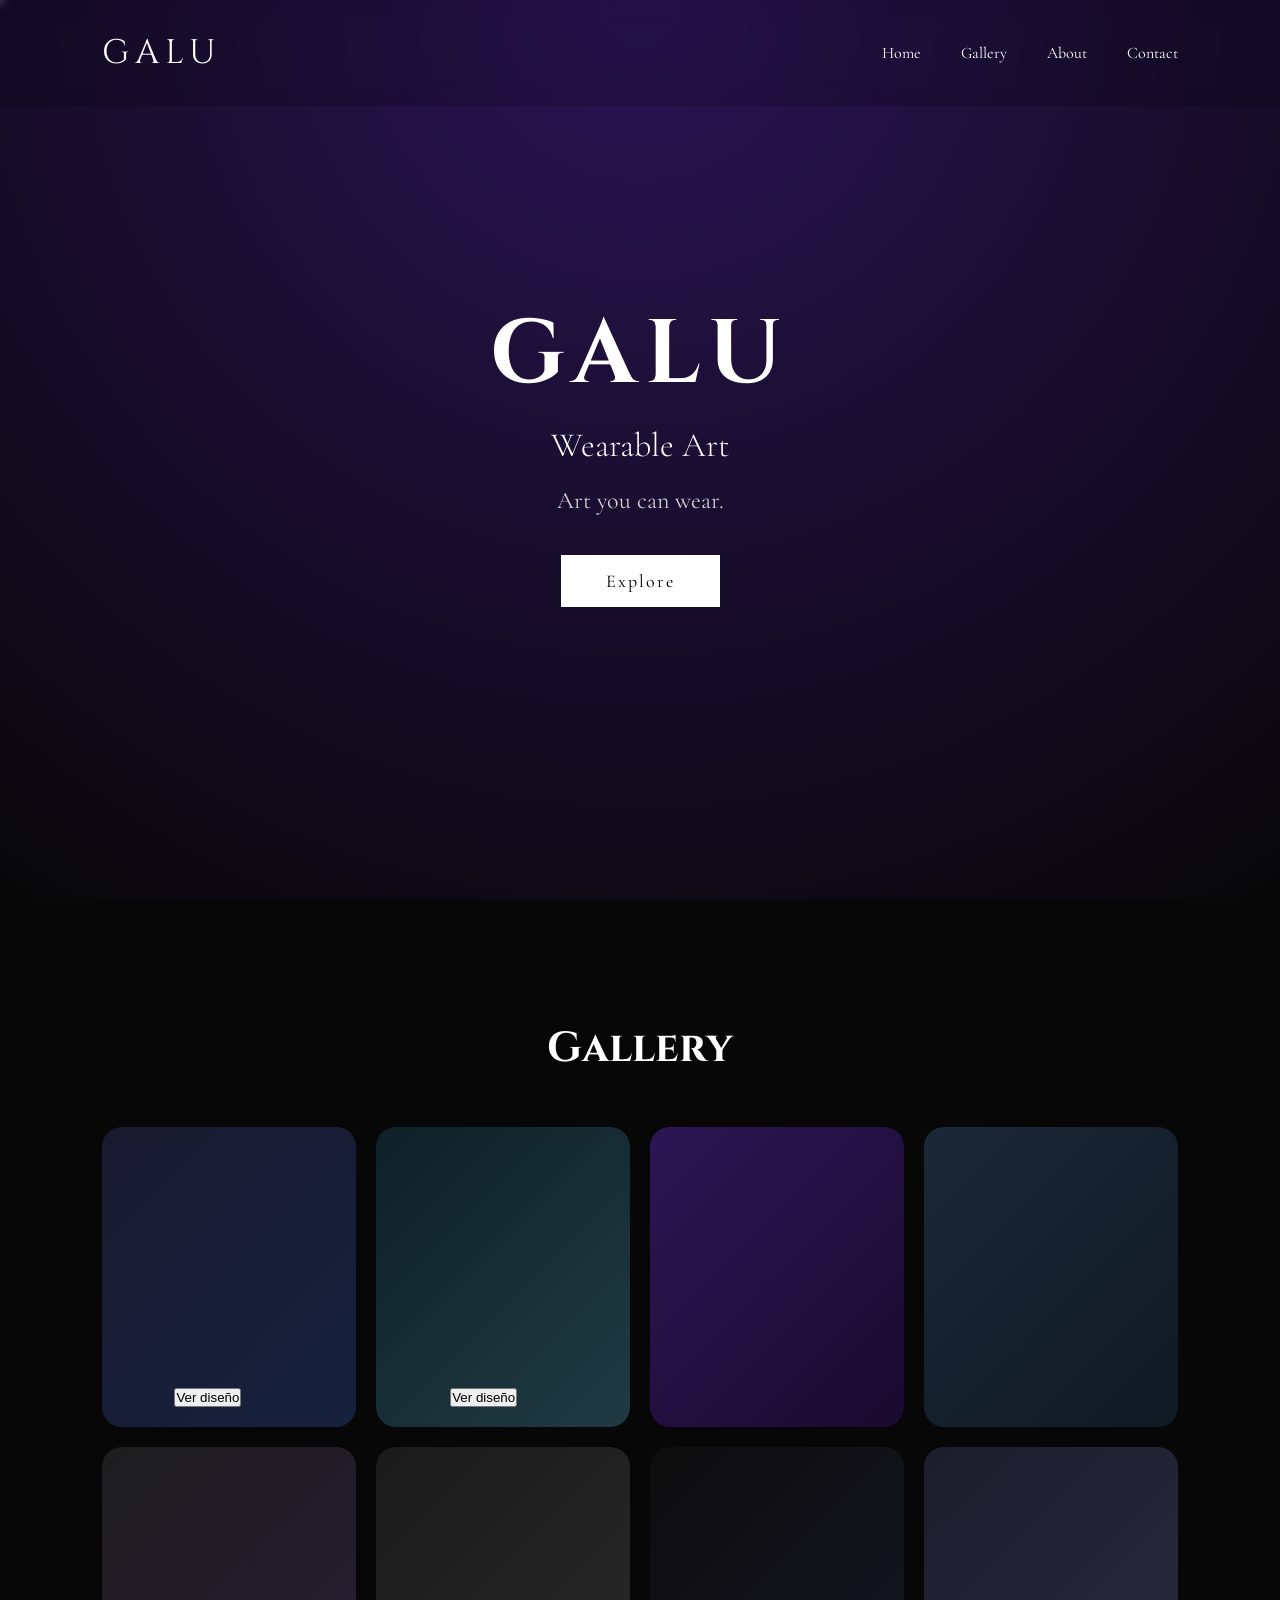
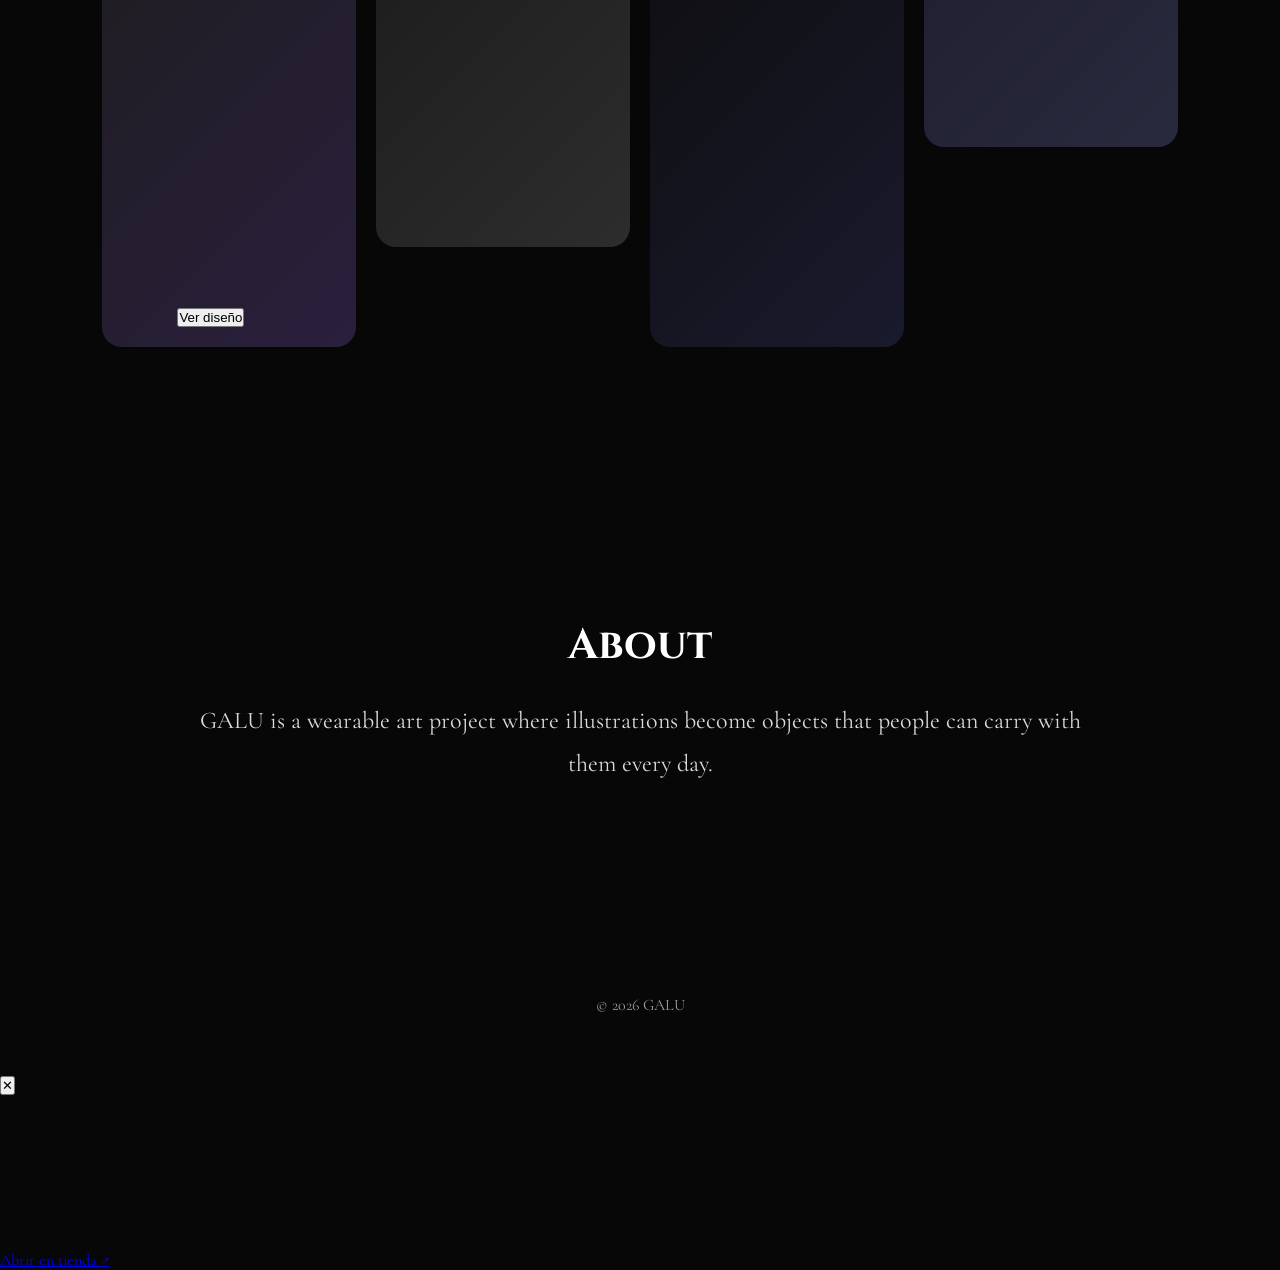
==== index.html @ d0e0dfc4 "GALU v5 Added product cards with links and modal functionality." ====
<!DOCTYPE html>
<html lang="es">
<head>
  <meta charset="UTF-8">
  <meta name="viewport" content="width=device-width, initial-scale=1.0">
  <title>GALU | Wearable Art</title>
  <link rel="preconnect" href="https://fonts.googleapis.com">
  <link rel="preconnect" href="https://fonts.gstatic.com" crossorigin>
  <link href="https://fonts.googleapis.com/css2?family=Cinzel:wght@400;600;700&family=Cormorant+Garamond:wght@300;400;500&display=swap" rel="stylesheet">
  <link rel="stylesheet" href="style.css">
</head>
<body>
  <div class="background"></div>
  <div class="cursor-star" id="cursor"></div>

  <header>
    <div class="logo">GALU</div>
    <nav>
      <a href="#">Home</a>
      <a href="#gallery">Gallery</a>
      <a href="#about">About</a>
      <a href="#">Contact</a>
    </nav>
  </header>

  <section class="hero">
    <div class="hero-content">
      <h1>GALU</h1>
      <h2>Wearable Art</h2>
      <p>Art you can wear.</p>
      <button class="explore-btn">Explore</button>
    </div>
  </section>

  <section class="gallery" id="gallery">
    <h2>Gallery</h2>
    <div class="grid">

      <div class="card" data-product="https://galu-shop.fourthwall.com/products/astronaut-cat-space-hoodie" data-name="Astronaut Cat Space Hoodie">
        <span class="card-label">No. 01</span>
        <button class="card-buy-btn">Ver diseño</button>
      </div>

      <div class="card tall" data-product="https://galu-shop.fourthwall.com/products/mechanical-butterfly-zip-hoodie" data-name="Mechanical Butterfly Zip Hoodie">
        <span class="card-label">No. 02</span>
        <button class="card-buy-btn">Ver diseño</button>
      </div>

      <div class="card" data-product="https://galu-shop.fourthwall.com/products/galu-hoodie" data-name="Galu Hoodie">
        <span class="card-label">No. 03</span>
        <button class="card-buy-btn">Ver diseño</button>
      </div>

      <div class="card wide">
        <span class="card-label">No. 04</span>
      </div>

      <div class="card">
        <span class="card-label">No. 05</span>
      </div>

      <div class="card tall">
        <span class="card-label">No. 06</span>
      </div>

      <div class="card">
        <span class="card-label">No. 07</span>
      </div>

      <div class="card">
        <span class="card-label">No. 08</span>
      </div>

    </div>
  </section>

  <section class="about" id="about">
    <h2>About</h2>
    <p>
      GALU is a wearable art project where illustrations become objects that people can carry with them every day.
    </p>
  </section>

  <footer>
    © 2026 GALU
  </footer>

  <!-- MODAL -->
  <div class="modal-overlay" id="modalOverlay">
    <div class="modal">
      <button class="modal-close" id="modalClose">✕</button>
      <h3 class="modal-title" id="modalTitle"></h3>
      <div class="modal-iframe-wrap">
        <iframe id="modalFrame" src="" frameborder="0" allowtransparency="true"></iframe>
      </div>
      <a class="modal-external-btn" id="modalExternal" href="#" target="_blank">
        Abrir en tienda ↗
      </a>
    </div>
  </div>

  <script src="script.js"></script>
</body>
</html>
---- style.css ----
* {
  margin: 0;
  padding: 0;
  box-sizing: border-box;
}

html {
  scroll-behavior: smooth;
}

body {
  background: #070707;
  color: white;
  font-family: "Cormorant Garamond", serif;
  overflow-x: hidden;
  cursor: none;
}

/* BACKGROUND */
.background {
  position: fixed;
  width: 100%;
  height: 100%;
  top: 0;
  left: 0;
  background: radial-gradient(circle at top, #2a1454, #070707);
  z-index: -2;
}

/* CURSOR STAR */
.cursor-star {
  position: fixed;
  top: 0;
  left: 0;
  width: 20px;
  height: 20px;
  pointer-events: none;
  z-index: 9999;
  transform: translate(-50%, -50%);
  transition: transform 0.15s ease;
}

.cursor-star::before {
  content: "✦";
  font-size: 18px;
  color: #d7c5ff;
  display: block;
  line-height: 1;
  filter: drop-shadow(0 0 6px #d7c5ff);
}

.cursor-star.hover {
  transform: translate(-50%, -50%) scale(1.8);
}

/* MARIPOSAS */
.butterfly {
  position: fixed;
  pointer-events: none;
  z-index: 0;
  opacity: 0;
  animation: flotar linear infinite;
}

.butterfly svg {
  animation: aletear ease-in-out infinite;
  filter: drop-shadow(0 0 4px rgba(215, 197, 255, 0.6));
}

@keyframes flotar {
  0% {
    transform: translateX(-5vw) translateY(0px);
    opacity: 0;
  }
  5% {
    opacity: 1;
  }
  90% {
    opacity: 0.7;
  }
  100% {
    transform: translateX(calc(var(--drift))) translateY(-30vh);
    opacity: 0;
  }
}

@keyframes aletear {
  0%, 100% { transform: scale(1); }
  50%       { transform: scale(0.9); }
}

/* HEADER */
header {
  display: flex;
  justify-content: space-between;
  align-items: center;
  padding: 30px 8%;
  position: fixed;
  width: 100%;
  backdrop-filter: blur(10px);
  background: rgba(0, 0, 0, 0.15);
  z-index: 100;
}

.logo {
  font-family: "Cinzel", serif;
  font-size: 34px;
  letter-spacing: 6px;
}

nav {
  display: flex;
  gap: 40px;
}

nav a {
  color: white;
  text-decoration: none;
  transition: 0.3s;
}

nav a:hover {
  color: #d7c5ff;
}

/* HERO */
.hero {
  height: 100vh;
  display: flex;
  justify-content: center;
  align-items: center;
  text-align: center;
  padding: 20px;
}

.hero-content {
  display: flex;
  flex-direction: column;
  align-items: center;
}

.hero h1 {
  font-family: "Cinzel", serif;
  font-size: 90px;
  letter-spacing: 8px;
}

.hero h2 {
  font-size: 34px;
  font-weight: 300;
  margin-top: 10px;
}

.hero p {
  margin-top: 20px;
  font-size: 24px;
  opacity: 0.8;
}

/* BUTTON */
.explore-btn {
  margin-top: 40px;
  padding: 15px 45px;
  border: none;
  cursor: none;
  background: white;
  transition: 0.3s;
  font-size: 18px;
  font-family: "Cormorant Garamond", serif;
  letter-spacing: 2px;
}

.explore-btn:hover {
  transform: translateY(-5px);
  background: #d7c5ff;
}

/* GALLERY */
.gallery {
  padding: 120px 8%;
}

.gallery h2 {
  font-family: "Cinzel", serif;
  font-size: 42px;
  margin-bottom: 50px;
  text-align: center;
}

.grid {
  columns: 4 250px;
  column-gap: 20px;
}

.card {
  height: 300px;
  margin-bottom: 20px;
  border-radius: 20px;
  transition: 0.4s;
  break-inside: avoid;
  position: relative;
  overflow: hidden;
  display: flex;
  align-items: flex-end;
  padding: 20px;
}

.card:nth-child(1) { background: linear-gradient(135deg, #1a1a2e, #16213e); }
.card:nth-child(2) { background: linear-gradient(135deg, #1d1d1d, #2a1f3d); }
.card:nth-child(3) { background: linear-gradient(135deg, #0f2027, #203a43); }
.card:nth-child(4) { background: linear-gradient(135deg, #1a1a1a, #2d2d2d); }
.card:nth-child(5) { background: linear-gradient(135deg, #2c1654, #1a0a2e); }
.card:nth-child(6) { background: linear-gradient(135deg, #0d0d0d, #1a1a2e); }
.card:nth-child(7) { background: linear-gradient(135deg, #1b2838, #0f1923); }
.card:nth-child(8) { background: linear-gradient(135deg, #1d1d2e, #2a2a3e); }

.card:hover {
  transform: scale(1.03) translateY(-5px);
}

.card::before {
  content: "";
  position: absolute;
  inset: 0;
  background: radial-gradient(circle at center, rgba(215, 197, 255, 0.08), transparent 60%);
  opacity: 0;
  transition: 0.4s;
}

.card:hover::before {
  opacity: 1;
}

.card-label {
  font-family: "Cinzel", serif;
  font-size: 12px;
  letter-spacing: 3px;
  color: #d7c5ff;
  opacity: 0;
  transition: 0.4s;
  position: relative;
  z-index: 1;
}

.card:hover .card-label {
  opacity: 1;
}

.tall { height: 500px; }
.wide { height: 400px; }

/* ABOUT */
.about {
  padding: 150px 15%;
  text-align: center;
}

.about h2 {
  font-family: "Cinzel", serif;
  font-size: 42px;
  margin-bottom: 25px;
}

.about p {
  font-size: 24px;
  line-height: 1.8;
  opacity: 0.85;
}

/* FOOTER */
footer {
  padding: 60px;
  text-align: center;
  opacity: 0.6;
}

/* RESPONSIVE */
@media (max-width: 900px) {
  .hero h1 { font-size: 55px; }
  .hero h2 { font-size: 25px; }
  .hero p  { font-size: 18px; }
  nav      { display: none; }
}
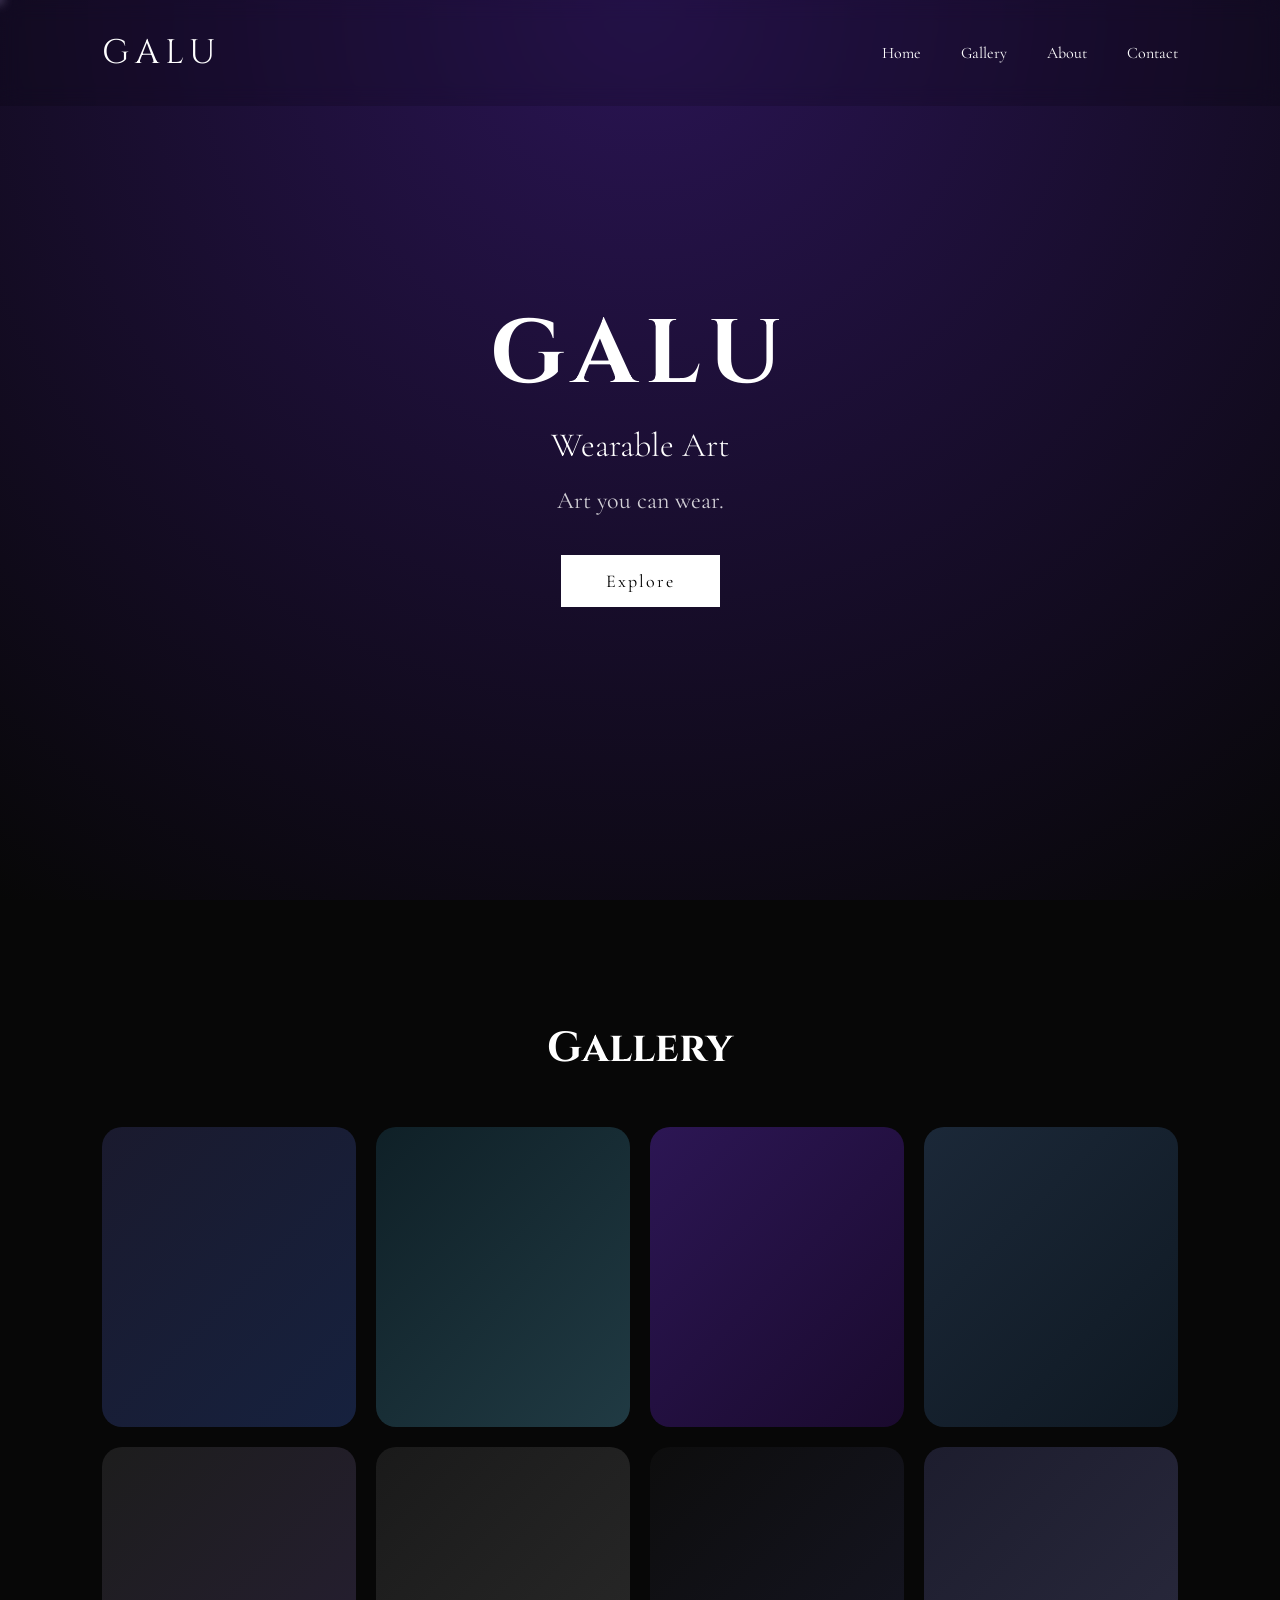
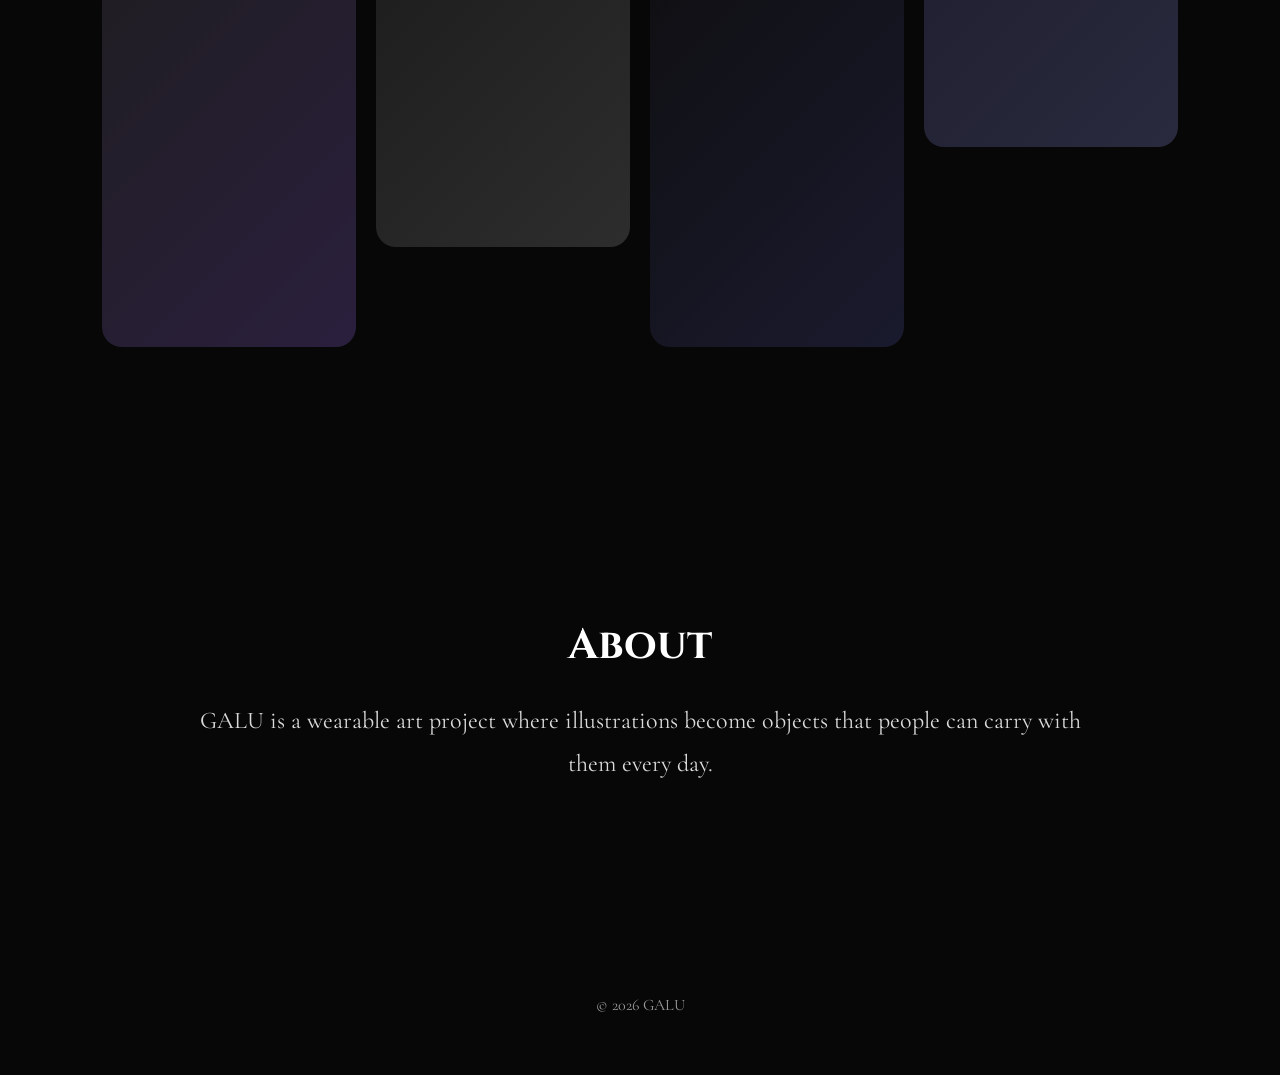
==== commit fee6520e: "Reorganiza estructura del proyecto" ====
--- a/index.html
+++ b/index.html
@@ -7,7 +7,7 @@
   <link rel="preconnect" href="https://fonts.googleapis.com">
   <link rel="preconnect" href="https://fonts.gstatic.com" crossorigin>
   <link href="https://fonts.googleapis.com/css2?family=Cinzel:wght@400;600;700&family=Cormorant+Garamond:wght@300;400;500&display=swap" rel="stylesheet">
-  <link rel="stylesheet" href="style.css">
+  <link rel="stylesheet" href="css/style.css">
 </head>
 <body>
   <div class="background"></div>
@@ -99,6 +99,6 @@
     </div>
   </div>
 
-  <script src="script.js"></script>
+  <script src="js/script.js"></script>
 </body>
 </html>
--- a/css/style.css
+++ b/css/style.css
@@ -0,0 +1,402 @@
+* {
+  margin: 0;
+  padding: 0;
+  box-sizing: border-box;
+}
+
+html {
+  scroll-behavior: smooth;
+}
+
+body {
+  background: #070707;
+  color: white;
+  font-family: "Cormorant Garamond", serif;
+  overflow-x: hidden;
+  cursor: none;
+}
+
+/* BACKGROUND */
+.background {
+  position: fixed;
+  width: 100%;
+  height: 100%;
+  top: 0;
+  left: 0;
+  background: radial-gradient(circle at top, #2a1454, #070707);
+  z-index: -2;
+}
+
+/* CURSOR STAR */
+.cursor-star {
+  position: fixed;
+  top: 0;
+  left: 0;
+  width: 20px;
+  height: 20px;
+  pointer-events: none;
+  z-index: 9999;
+  transform: translate(-50%, -50%);
+  transition: transform 0.15s ease;
+}
+
+.cursor-star::before {
+  content: "✦";
+  font-size: 18px;
+  color: #d7c5ff;
+  display: block;
+  line-height: 1;
+  filter: drop-shadow(0 0 6px #d7c5ff);
+}
+
+.cursor-star.hover {
+  transform: translate(-50%, -50%) scale(1.8);
+}
+
+/* MARIPOSAS */
+.butterfly {
+  position: fixed;
+  pointer-events: none;
+  z-index: 0;
+  opacity: 0;
+  animation: flotar linear infinite;
+}
+
+.butterfly svg {
+  animation: aletear ease-in-out infinite;
+  filter: drop-shadow(0 0 4px rgba(215, 197, 255, 0.6));
+}
+
+@keyframes flotar {
+  0%   { transform: translateX(-5vw) translateY(0px); opacity: 0; }
+  5%   { opacity: 1; }
+  90%  { opacity: 0.7; }
+  100% { transform: translateX(calc(var(--drift))) translateY(-30vh); opacity: 0; }
+}
+
+@keyframes aletear {
+  0%, 100% { transform: scale(1); }
+  50%       { transform: scale(0.9); }
+}
+
+/* HEADER */
+header {
+  display: flex;
+  justify-content: space-between;
+  align-items: center;
+  padding: 30px 8%;
+  position: fixed;
+  width: 100%;
+  backdrop-filter: blur(10px);
+  background: rgba(0, 0, 0, 0.15);
+  z-index: 100;
+}
+
+.logo {
+  font-family: "Cinzel", serif;
+  font-size: 34px;
+  letter-spacing: 6px;
+}
+
+nav {
+  display: flex;
+  gap: 40px;
+}
+
+nav a {
+  color: white;
+  text-decoration: none;
+  transition: 0.3s;
+}
+
+nav a:hover {
+  color: #d7c5ff;
+}
+
+/* HERO */
+.hero {
+  height: 100vh;
+  display: flex;
+  justify-content: center;
+  align-items: center;
+  text-align: center;
+  padding: 20px;
+}
+
+.hero-content {
+  display: flex;
+  flex-direction: column;
+  align-items: center;
+}
+
+.hero h1 {
+  font-family: "Cinzel", serif;
+  font-size: 90px;
+  letter-spacing: 8px;
+}
+
+.hero h2 {
+  font-size: 34px;
+  font-weight: 300;
+  margin-top: 10px;
+}
+
+.hero p {
+  margin-top: 20px;
+  font-size: 24px;
+  opacity: 0.8;
+}
+
+/* BUTTON */
+.explore-btn {
+  margin-top: 40px;
+  padding: 15px 45px;
+  border: none;
+  cursor: none;
+  background: white;
+  transition: 0.3s;
+  font-size: 18px;
+  font-family: "Cormorant Garamond", serif;
+  letter-spacing: 2px;
+}
+
+.explore-btn:hover {
+  transform: translateY(-5px);
+  background: #d7c5ff;
+}
+
+/* GALLERY */
+.gallery {
+  padding: 120px 8%;
+}
+
+.gallery h2 {
+  font-family: "Cinzel", serif;
+  font-size: 42px;
+  margin-bottom: 50px;
+  text-align: center;
+}
+
+.grid {
+  columns: 4 250px;
+  column-gap: 20px;
+}
+
+.card {
+  height: 300px;
+  margin-bottom: 20px;
+  border-radius: 20px;
+  transition: 0.4s;
+  break-inside: avoid;
+  position: relative;
+  overflow: hidden;
+  display: flex;
+  flex-direction: column;
+  align-items: flex-start;
+  justify-content: flex-end;
+  padding: 20px;
+  cursor: none;
+}
+
+.card:nth-child(1) { background: linear-gradient(135deg, #1a1a2e, #16213e); }
+.card:nth-child(2) { background: linear-gradient(135deg, #1d1d1d, #2a1f3d); }
+.card:nth-child(3) { background: linear-gradient(135deg, #0f2027, #203a43); }
+.card:nth-child(4) { background: linear-gradient(135deg, #1a1a1a, #2d2d2d); }
+.card:nth-child(5) { background: linear-gradient(135deg, #2c1654, #1a0a2e); }
+.card:nth-child(6) { background: linear-gradient(135deg, #0d0d0d, #1a1a2e); }
+.card:nth-child(7) { background: linear-gradient(135deg, #1b2838, #0f1923); }
+.card:nth-child(8) { background: linear-gradient(135deg, #1d1d2e, #2a2a3e); }
+
+.card:hover {
+  transform: scale(1.03) translateY(-5px);
+}
+
+.card::before {
+  content: "";
+  position: absolute;
+  inset: 0;
+  background: radial-gradient(circle at center, rgba(215, 197, 255, 0.08), transparent 60%);
+  opacity: 0;
+  transition: 0.4s;
+}
+
+.card:hover::before {
+  opacity: 1;
+}
+
+.card-label {
+  font-family: "Cinzel", serif;
+  font-size: 12px;
+  letter-spacing: 3px;
+  color: #d7c5ff;
+  opacity: 0;
+  transition: 0.4s;
+  position: relative;
+  z-index: 1;
+  margin-bottom: 8px;
+}
+
+.card:hover .card-label {
+  opacity: 1;
+}
+
+/* BOTÓN VER DISEÑO en card */
+.card-buy-btn {
+  position: relative;
+  z-index: 1;
+  background: rgba(215, 197, 255, 0.15);
+  border: 1px solid rgba(215, 197, 255, 0.4);
+  color: #d7c5ff;
+  font-family: "Cinzel", serif;
+  font-size: 11px;
+  letter-spacing: 2px;
+  padding: 8px 16px;
+  cursor: none;
+  transition: 0.3s;
+  opacity: 0;
+  transform: translateY(6px);
+  border-radius: 4px;
+}
+
+.card:hover .card-buy-btn {
+  opacity: 1;
+  transform: translateY(0);
+}
+
+.card-buy-btn:hover {
+  background: rgba(215, 197, 255, 0.3);
+  border-color: #d7c5ff;
+}
+
+.tall { height: 500px; }
+.wide { height: 400px; }
+
+/* ABOUT */
+.about {
+  padding: 150px 15%;
+  text-align: center;
+}
+
+.about h2 {
+  font-family: "Cinzel", serif;
+  font-size: 42px;
+  margin-bottom: 25px;
+}
+
+.about p {
+  font-size: 24px;
+  line-height: 1.8;
+  opacity: 0.85;
+}
+
+/* FOOTER */
+footer {
+  padding: 60px;
+  text-align: center;
+  opacity: 0.6;
+}
+
+/* ── MODAL ─────────────────────────────────────── */
+.modal-overlay {
+  position: fixed;
+  inset: 0;
+  background: rgba(0, 0, 0, 0.75);
+  backdrop-filter: blur(8px);
+  z-index: 1000;
+  display: flex;
+  align-items: center;
+  justify-content: center;
+  opacity: 0;
+  pointer-events: none;
+  transition: opacity 0.3s ease;
+}
+
+.modal-overlay.active {
+  opacity: 1;
+  pointer-events: all;
+}
+
+.modal {
+  background: #0f0f0f;
+  border: 1px solid rgba(215, 197, 255, 0.2);
+  border-radius: 16px;
+  width: 90%;
+  max-width: 780px;
+  max-height: 90vh;
+  overflow: hidden;
+  display: flex;
+  flex-direction: column;
+  transform: translateY(20px);
+  transition: transform 0.3s ease;
+}
+
+.modal-overlay.active .modal {
+  transform: translateY(0);
+}
+
+.modal-close {
+  position: absolute;
+  top: 20px;
+  right: 24px;
+  background: none;
+  border: none;
+  color: rgba(255,255,255,0.5);
+  font-size: 20px;
+  cursor: none;
+  transition: color 0.2s;
+  z-index: 10;
+}
+
+.modal-close:hover {
+  color: #d7c5ff;
+}
+
+.modal-title {
+  font-family: "Cinzel", serif;
+  font-size: 16px;
+  letter-spacing: 3px;
+  color: #d7c5ff;
+  padding: 24px 24px 16px;
+  border-bottom: 1px solid rgba(215, 197, 255, 0.1);
+}
+
+.modal-iframe-wrap {
+  flex: 1;
+  overflow: hidden;
+}
+
+.modal-iframe-wrap iframe {
+  width: 100%;
+  height: 600px;
+  border: none;
+  display: block;
+}
+
+.modal-external-btn {
+  display: block;
+  text-align: center;
+  padding: 16px;
+  font-family: "Cinzel", serif;
+  font-size: 11px;
+  letter-spacing: 2px;
+  color: rgba(215, 197, 255, 0.6);
+  text-decoration: none;
+  border-top: 1px solid rgba(215, 197, 255, 0.1);
+  transition: color 0.2s;
+}
+
+.modal-external-btn:hover {
+  color: #d7c5ff;
+}
+
+/* RESPONSIVE */
+@media (max-width: 900px) {
+  .hero h1 { font-size: 55px; }
+  .hero h2 { font-size: 25px; }
+  .hero p  { font-size: 18px; }
+  nav      { display: none; }
+
+  .modal-iframe-wrap iframe {
+    height: 500px;
+  }
+  }
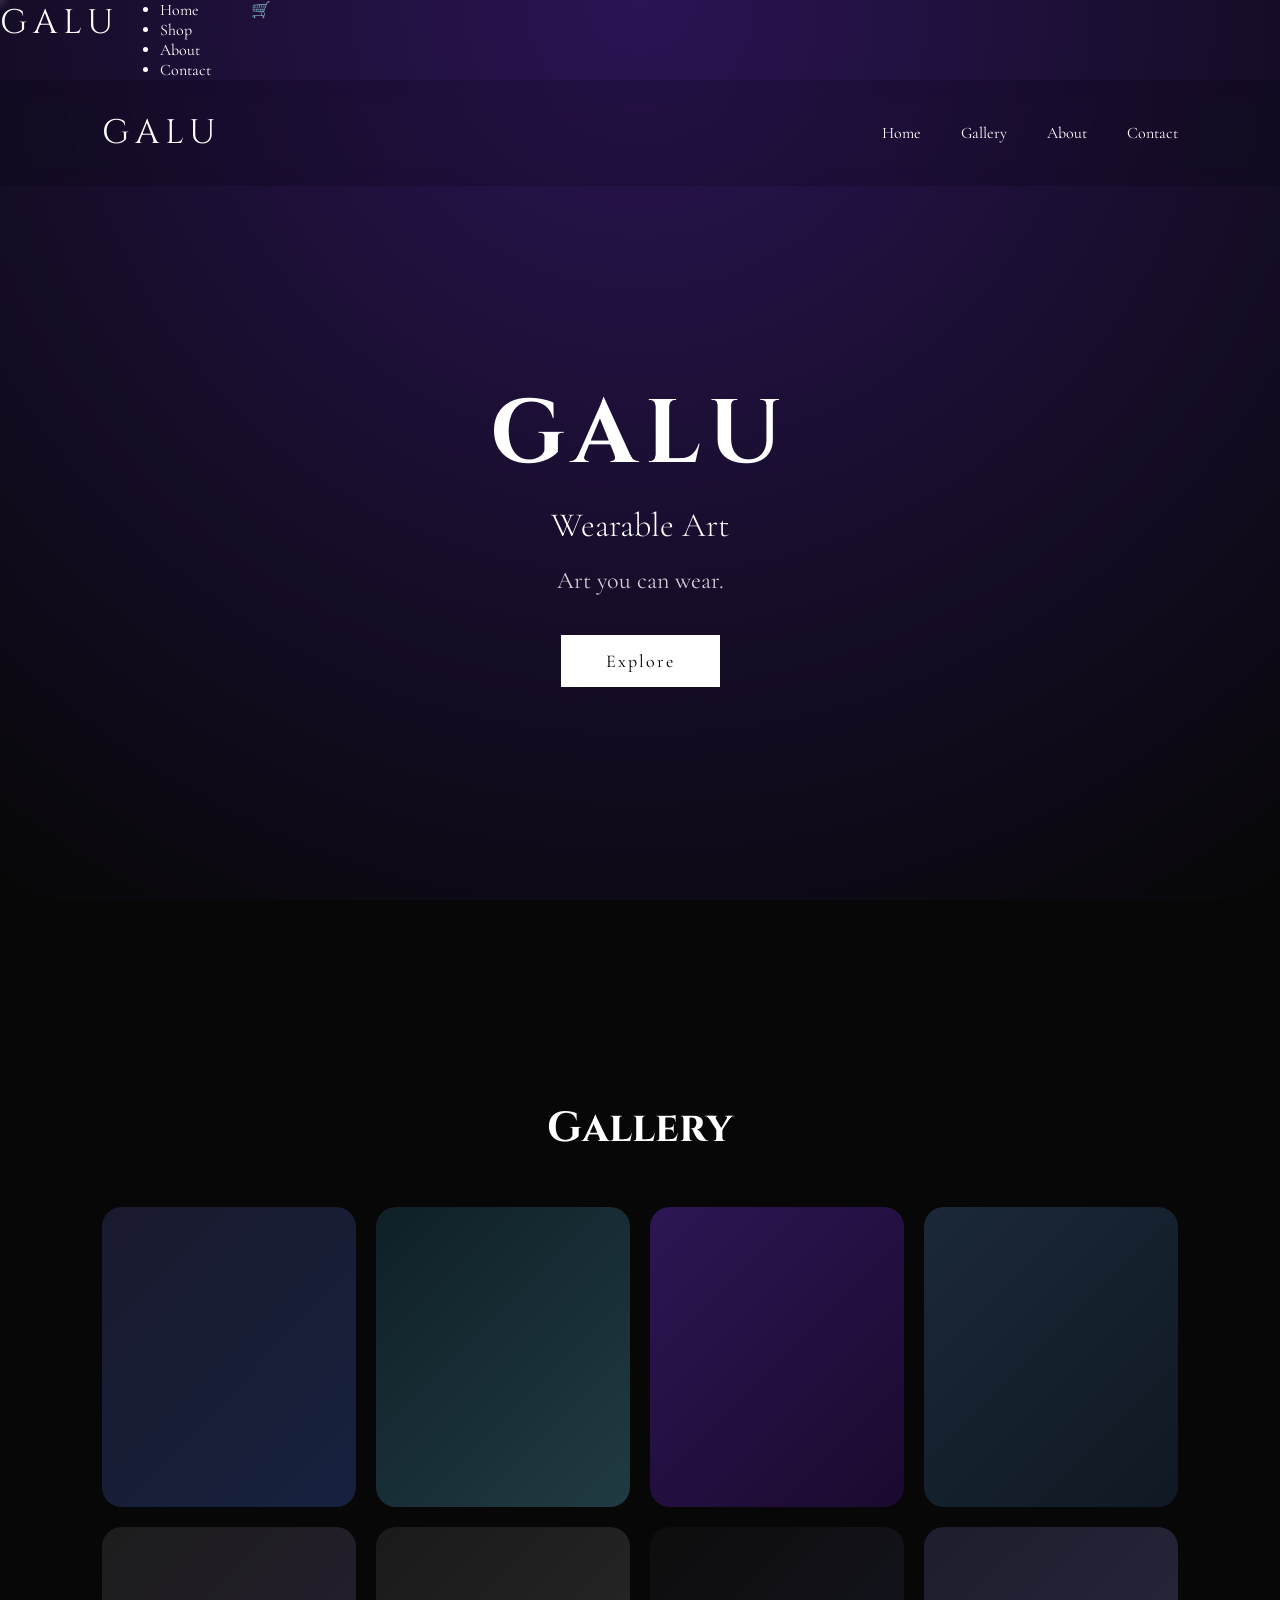
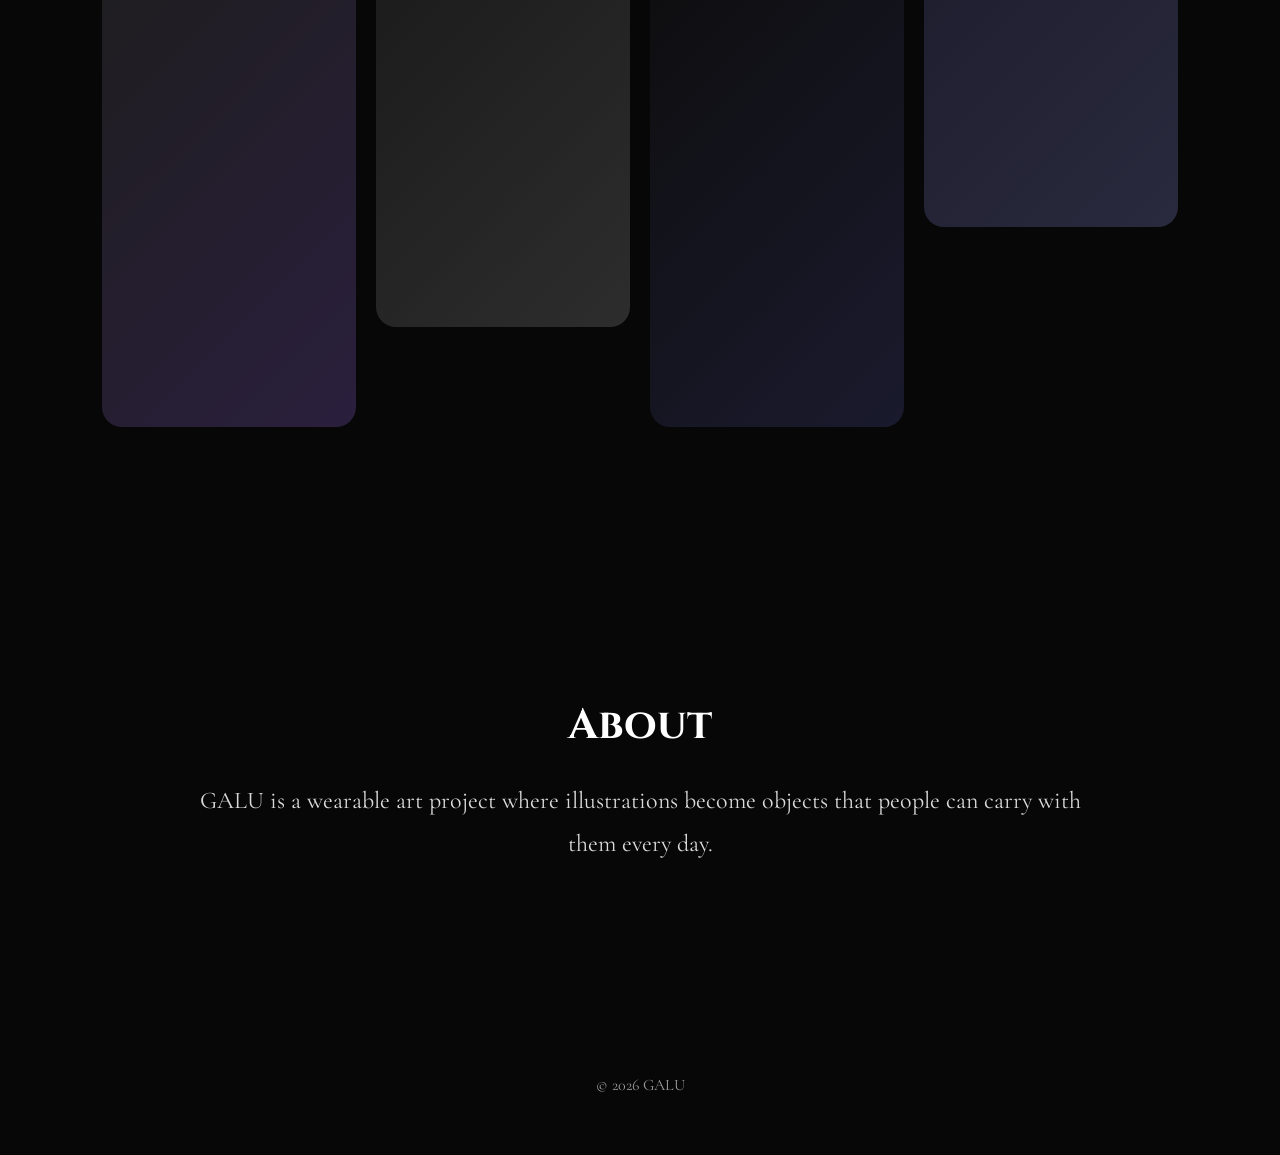
==== commit 59eb8a70: "creacion del componente navbar" ====
--- a/index.html
+++ b/index.html
@@ -10,6 +10,7 @@
   <link rel="stylesheet" href="css/style.css">
 </head>
 <body>
+  <div id="navbar"></div>
   <div class="background"></div>
   <div class="cursor-star" id="cursor"></div>
 
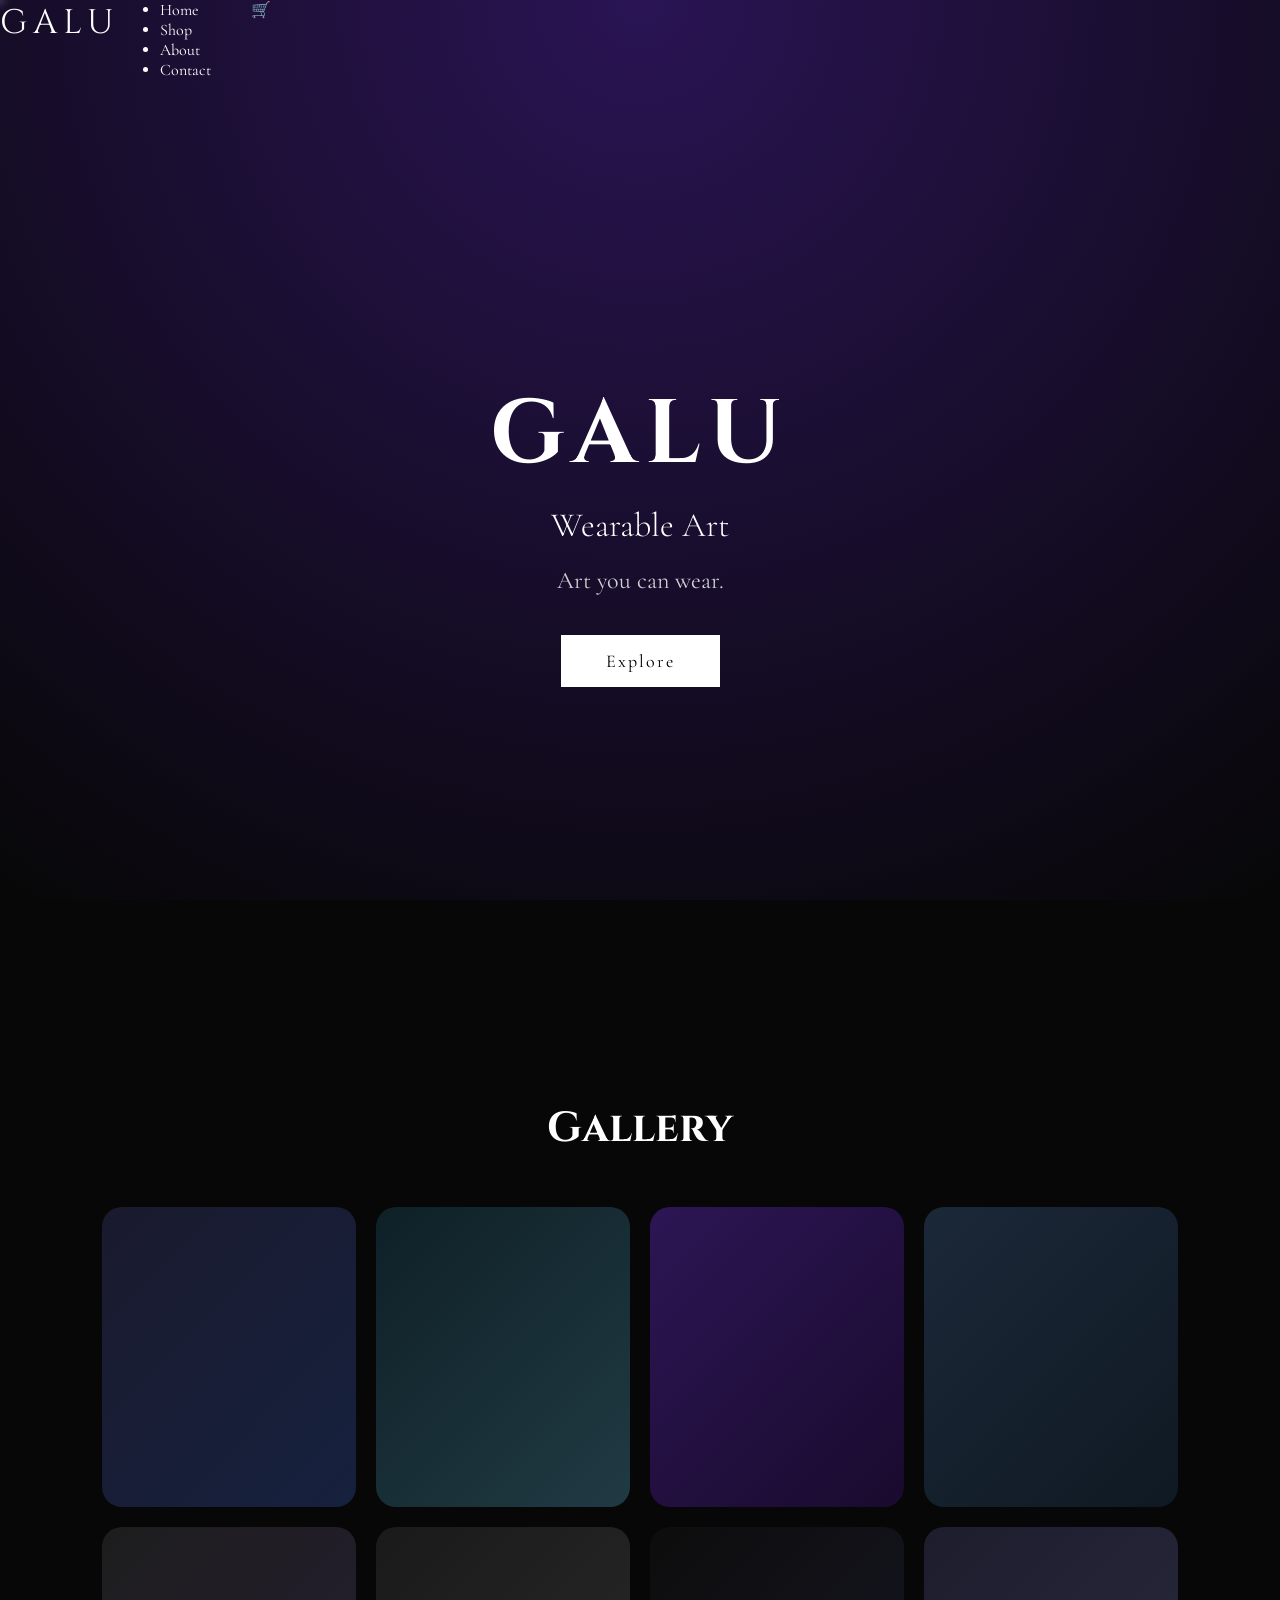
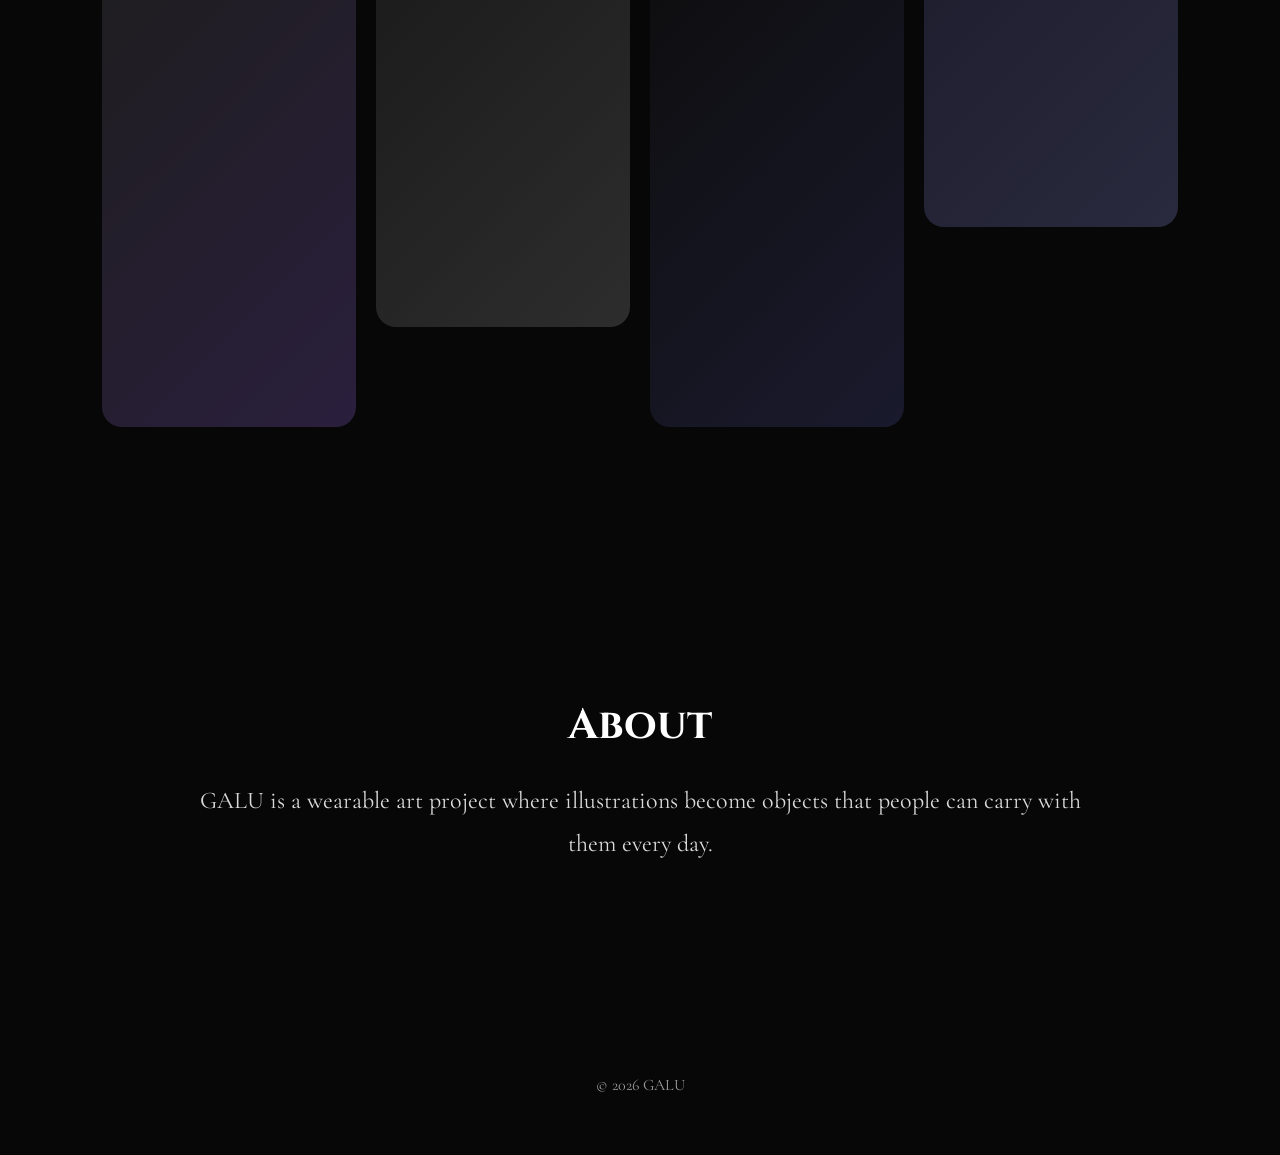
==== commit 8ef7e342: "Eliminar navbar duplicado" ====
--- a/index.html
+++ b/index.html
@@ -14,15 +14,7 @@
   <div class="background"></div>
   <div class="cursor-star" id="cursor"></div>
 
-  <header>
-    <div class="logo">GALU</div>
-    <nav>
-      <a href="#">Home</a>
-      <a href="#gallery">Gallery</a>
-      <a href="#about">About</a>
-      <a href="#">Contact</a>
-    </nav>
-  </header>
+  <div id="navbar"></div>
 
   <section class="hero">
     <div class="hero-content">
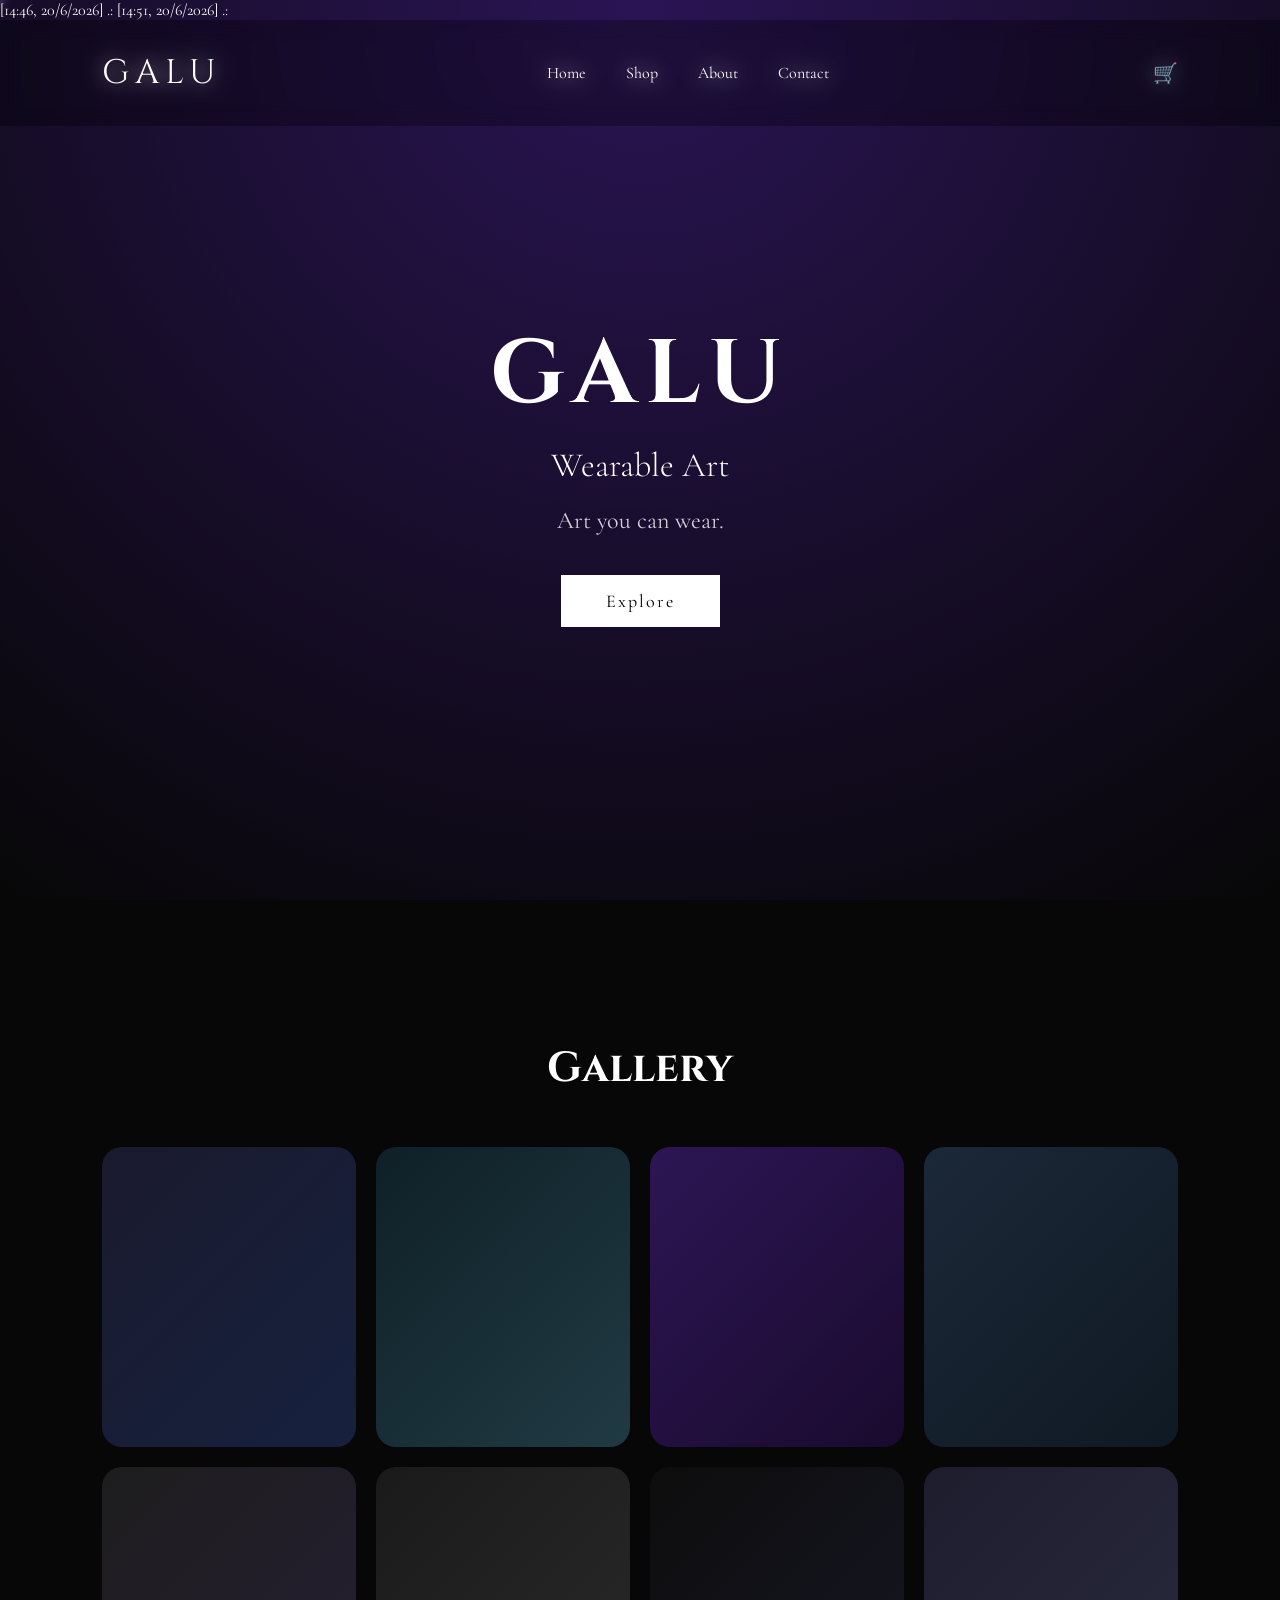
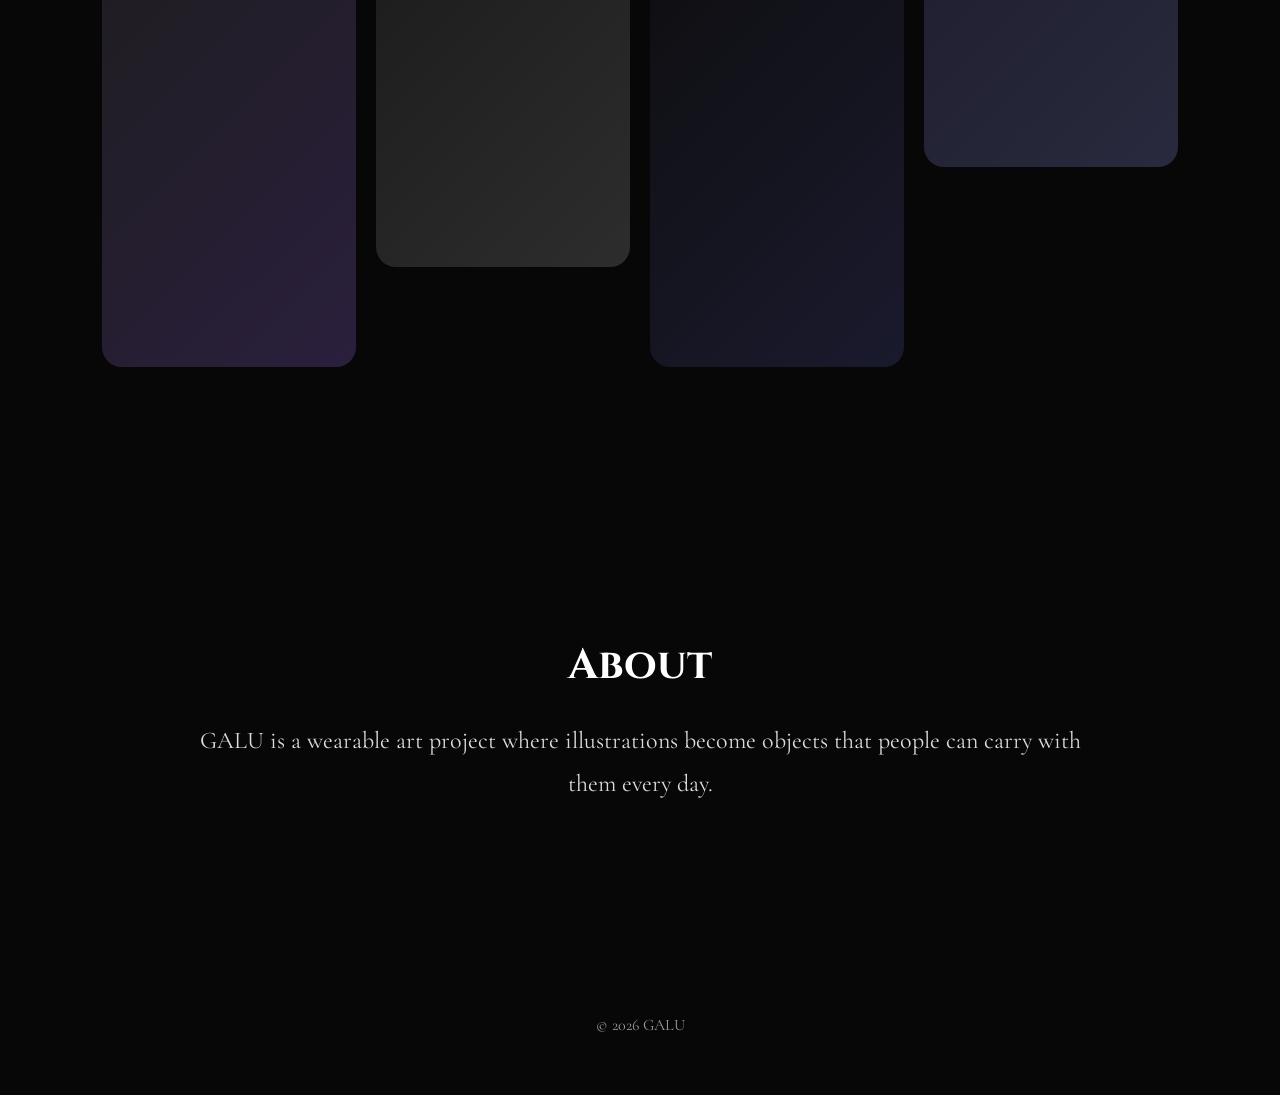
==== commit 1814f059: "Galu 2.0" ====
--- a/index.html
+++ b/index.html
@@ -10,7 +10,6 @@
   <link rel="stylesheet" href="css/style.css">
 </head>
 <body>
-  <div id="navbar"></div>
   <div class="background"></div>
   <div class="cursor-star" id="cursor"></div>
 
--- a/css/style.css
+++ b/css/style.css
@@ -79,8 +79,8 @@
   50%       { transform: scale(0.9); }
 }
 
-/* HEADER */
-header {
+/* NAVBAR */
+.navbar {
   display: flex;
   justify-content: space-between;
   align-items: center;
@@ -96,21 +96,31 @@
   font-family: "Cinzel", serif;
   font-size: 34px;
   letter-spacing: 6px;
-}
-
-nav {
-  display: flex;
+  color: white;
+  text-decoration: none;
+}
+
+.nav-links {
+  display: flex;
+  align-items: center;
   gap: 40px;
-}
-
-nav a {
+  list-style: none;
+}
+
+.nav-links a {
   color: white;
   text-decoration: none;
   transition: 0.3s;
 }
 
-nav a:hover {
-  color: #d7c5ff;
+.nav-links a:hover {
+  color: #d7c5ff;
+}
+
+.cart {
+  font-size: 20px;
+  text-decoration: none;
+  cursor: none;
 }
 
 /* HERO */
@@ -394,9 +404,9 @@
   .hero h1 { font-size: 55px; }
   .hero h2 { font-size: 25px; }
   .hero p  { font-size: 18px; }
-  nav      { display: none; }
+  .nav-links { display: none; }
 
   .modal-iframe-wrap iframe {
     height: 500px;
   }
-  }
+}
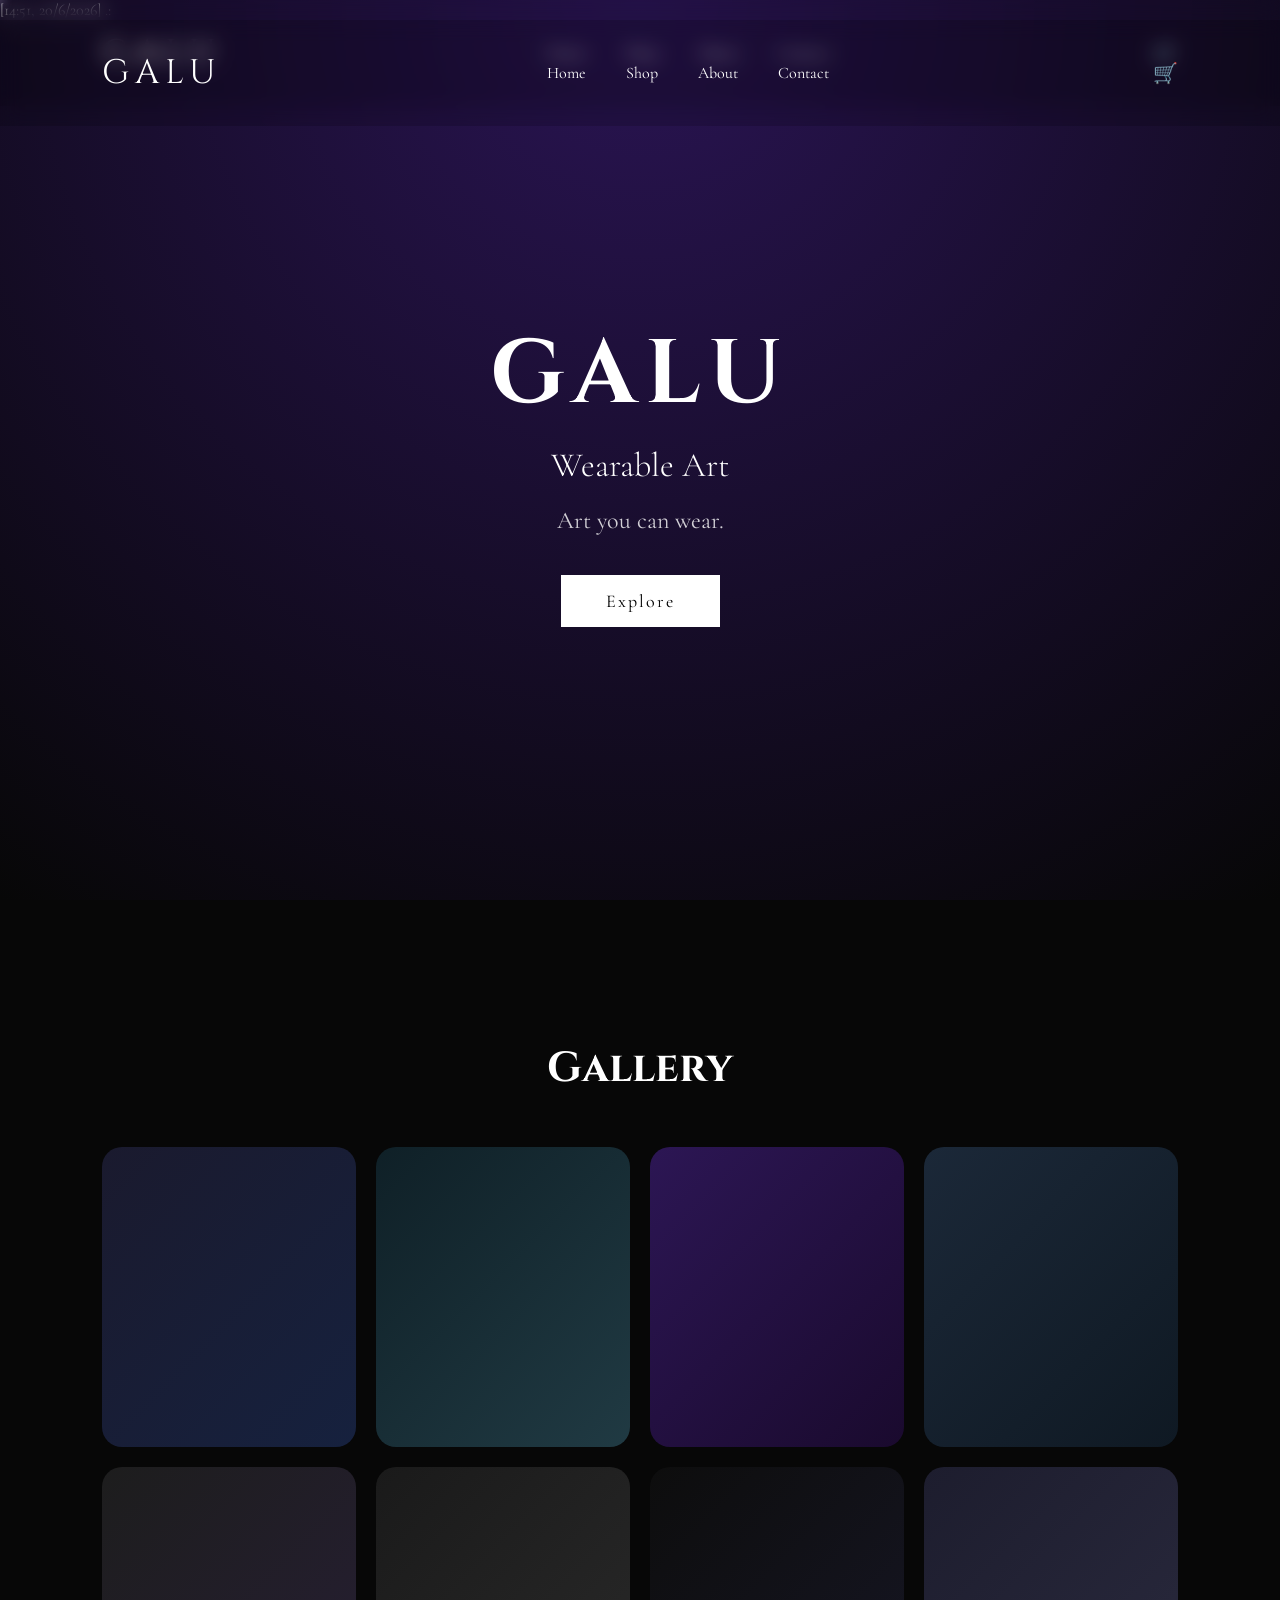
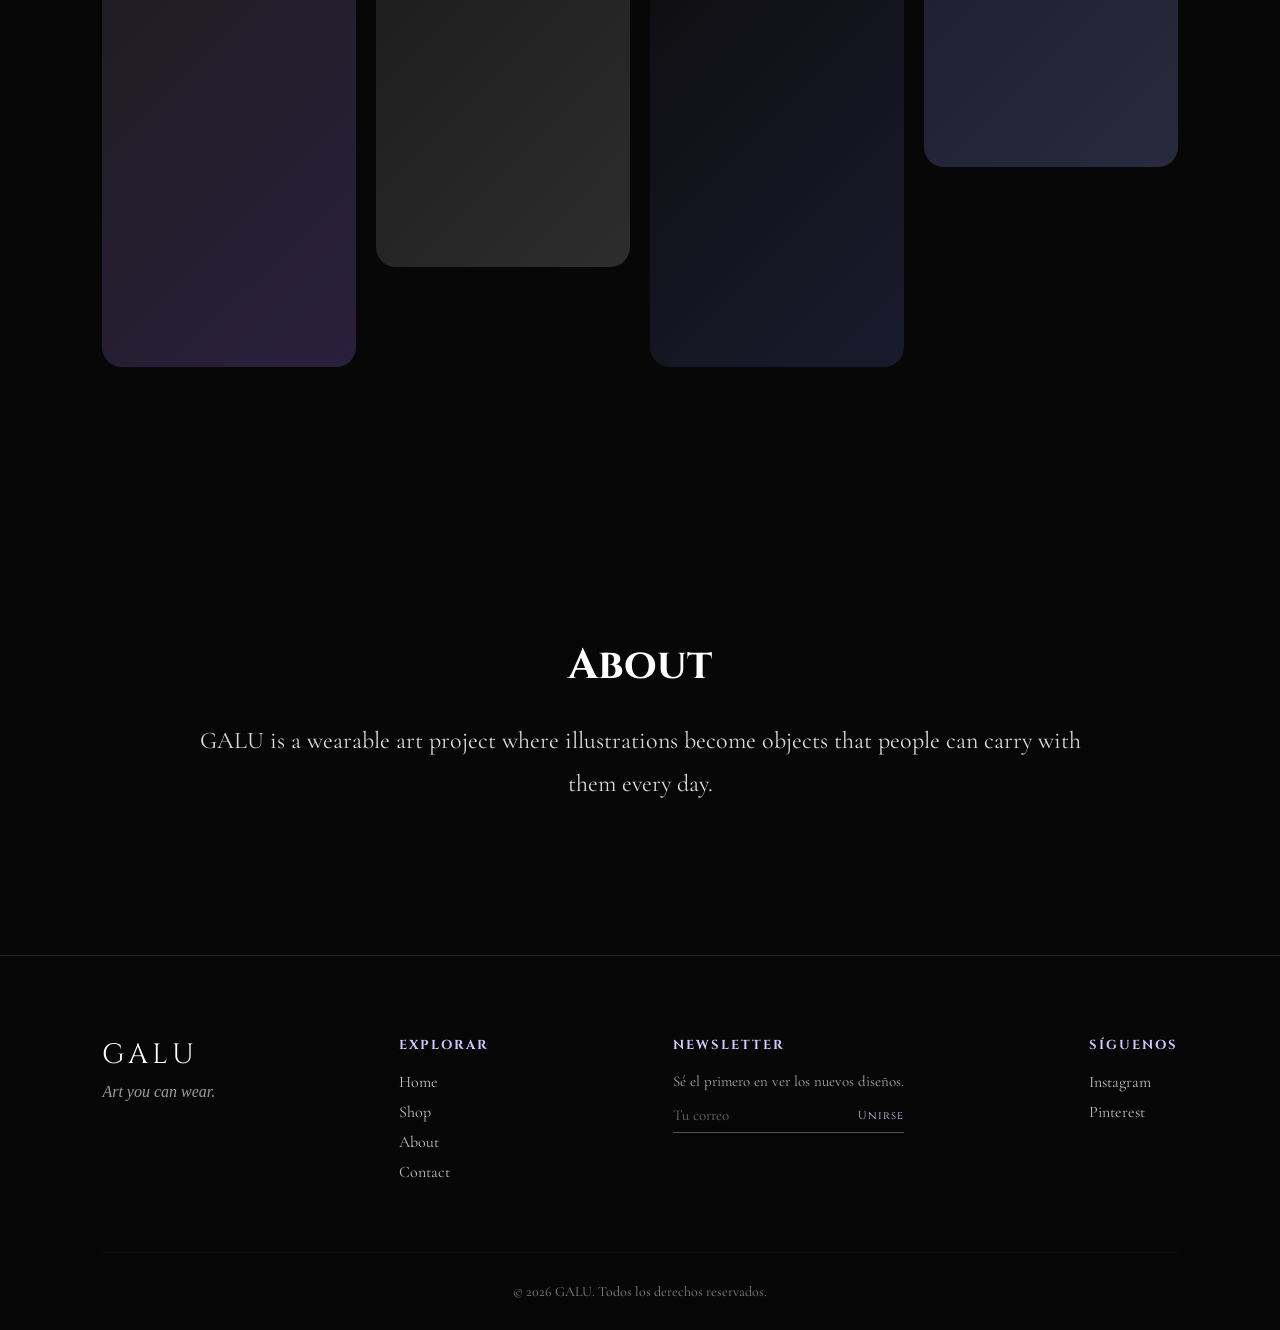
==== commit 89b36a76: "feat: footer" ====
--- a/index.html
+++ b/index.html
@@ -73,9 +73,7 @@
     </p>
   </section>
 
-  <footer>
-    © 2026 GALU
-  </footer>
+  <div id="footer"></div>
 
   <!-- MODAL -->
   <div class="modal-overlay" id="modalOverlay">
--- a/css/style.css
+++ b/css/style.css
@@ -299,11 +299,140 @@
   opacity: 0.85;
 }
 
-/* FOOTER */
-footer {
-  padding: 60px;
+/* FOOTER */ 
+.site-footer {
+  position: relative;
+  z-index: 1;
+  padding: 80px 8% 0;
+  border-top: 1px solid rgba(215, 197, 255, 0.15);
+}
+
+.footer-top {
+  display: flex;
+  flex-wrap: wrap;
+  justify-content: space-between;
+  gap: 50px;
+  padding-bottom: 60px;
+}
+
+.footer-brand .footer-logo {
+  font-family: "Cinzel", serif;
+  font-size: 28px;
+  letter-spacing: 4px;
+  color: white;
+  text-decoration: none;
+}
+
+.footer-tagline {
+  margin-top: 10px;
+  font-size: 16px;
+  opacity: 0.6;
+  font-style: italic;
+}
+
+.footer-links h4,
+.footer-newsletter h4,
+.footer-social h4 {
+  font-family: "Cinzel", serif;
+  font-size: 13px;
+  letter-spacing: 2px;
+  color: #d7c5ff;
+  margin-bottom: 18px;
+  text-transform: uppercase;
+}
+
+.footer-links ul {
+  list-style: none;
+}
+
+.footer-links li {
+  margin-bottom: 10px;
+}
+
+.footer-links a {
+  color: white;
+  text-decoration: none;
+  opacity: 0.75;
+  font-size: 16px;
+  transition: 0.3s;
+}
+
+.footer-links a:hover {
+  opacity: 1;
+  color: #d7c5ff;
+}
+
+.footer-newsletter p {
+  font-size: 15px;
+  opacity: 0.65;
+  margin-bottom: 16px;
+  max-width: 240px;
+}
+
+.newsletter-form {
+  display: flex;
+  border-bottom: 1px solid rgba(255, 255, 255, 0.3);
+  padding-bottom: 8px;
+  max-width: 260px;
+}
+
+.newsletter-form input {
+  flex: 1;
+  background: transparent;
+  border: none;
+  outline: none;
+  color: white;
+  font-family: "Cormorant Garamond", serif;
+  font-size: 15px;
+}
+
+.newsletter-form input::placeholder {
+  color: rgba(255, 255, 255, 0.4);
+}
+
+.newsletter-form button {
+  background: none;
+  border: none;
+  color: #d7c5ff;
+  font-family: "Cinzel", serif;
+  font-size: 11px;
+  letter-spacing: 1px;
+  cursor: none;
+  white-space: nowrap;
+}
+
+.footer-social .social-links {
+  display: flex;
+  flex-direction: column;
+  gap: 10px;
+}
+
+.footer-social a {
+  color: white;
+  opacity: 0.75;
+  text-decoration: none;
+  font-size: 16px;
+  transition: 0.3s;
+}
+
+.footer-social a:hover {
+  opacity: 1;
+  color: #d7c5ff;
+}
+
+.footer-bottom {
   text-align: center;
-  opacity: 0.6;
+  padding: 30px 0;
+  border-top: 1px solid rgba(255, 255, 255, 0.08);
+  font-size: 14px;
+  opacity: 0.5;
+}
+
+@media (max-width: 700px) {
+  .footer-top {
+    flex-direction: column;
+    gap: 40px;
+  }
 }
 
 /* ── MODAL ─────────────────────────────────────── */
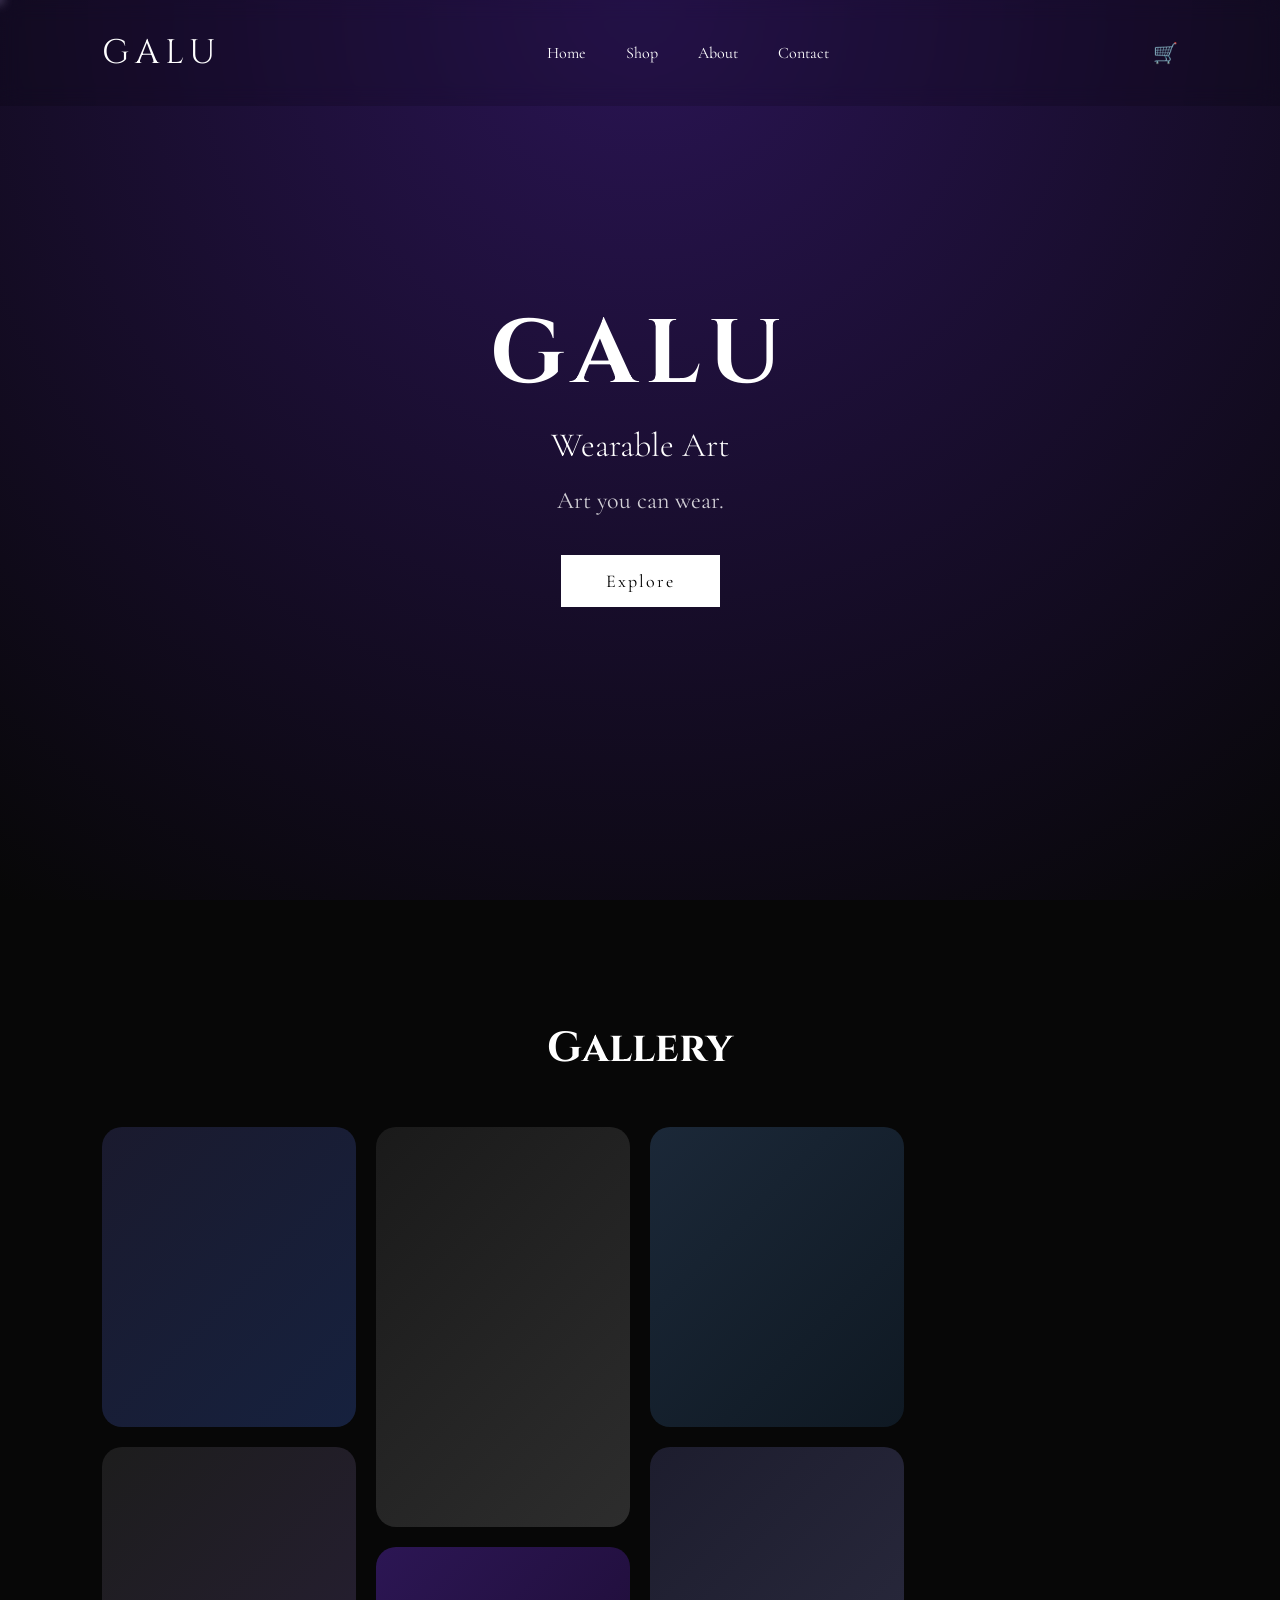
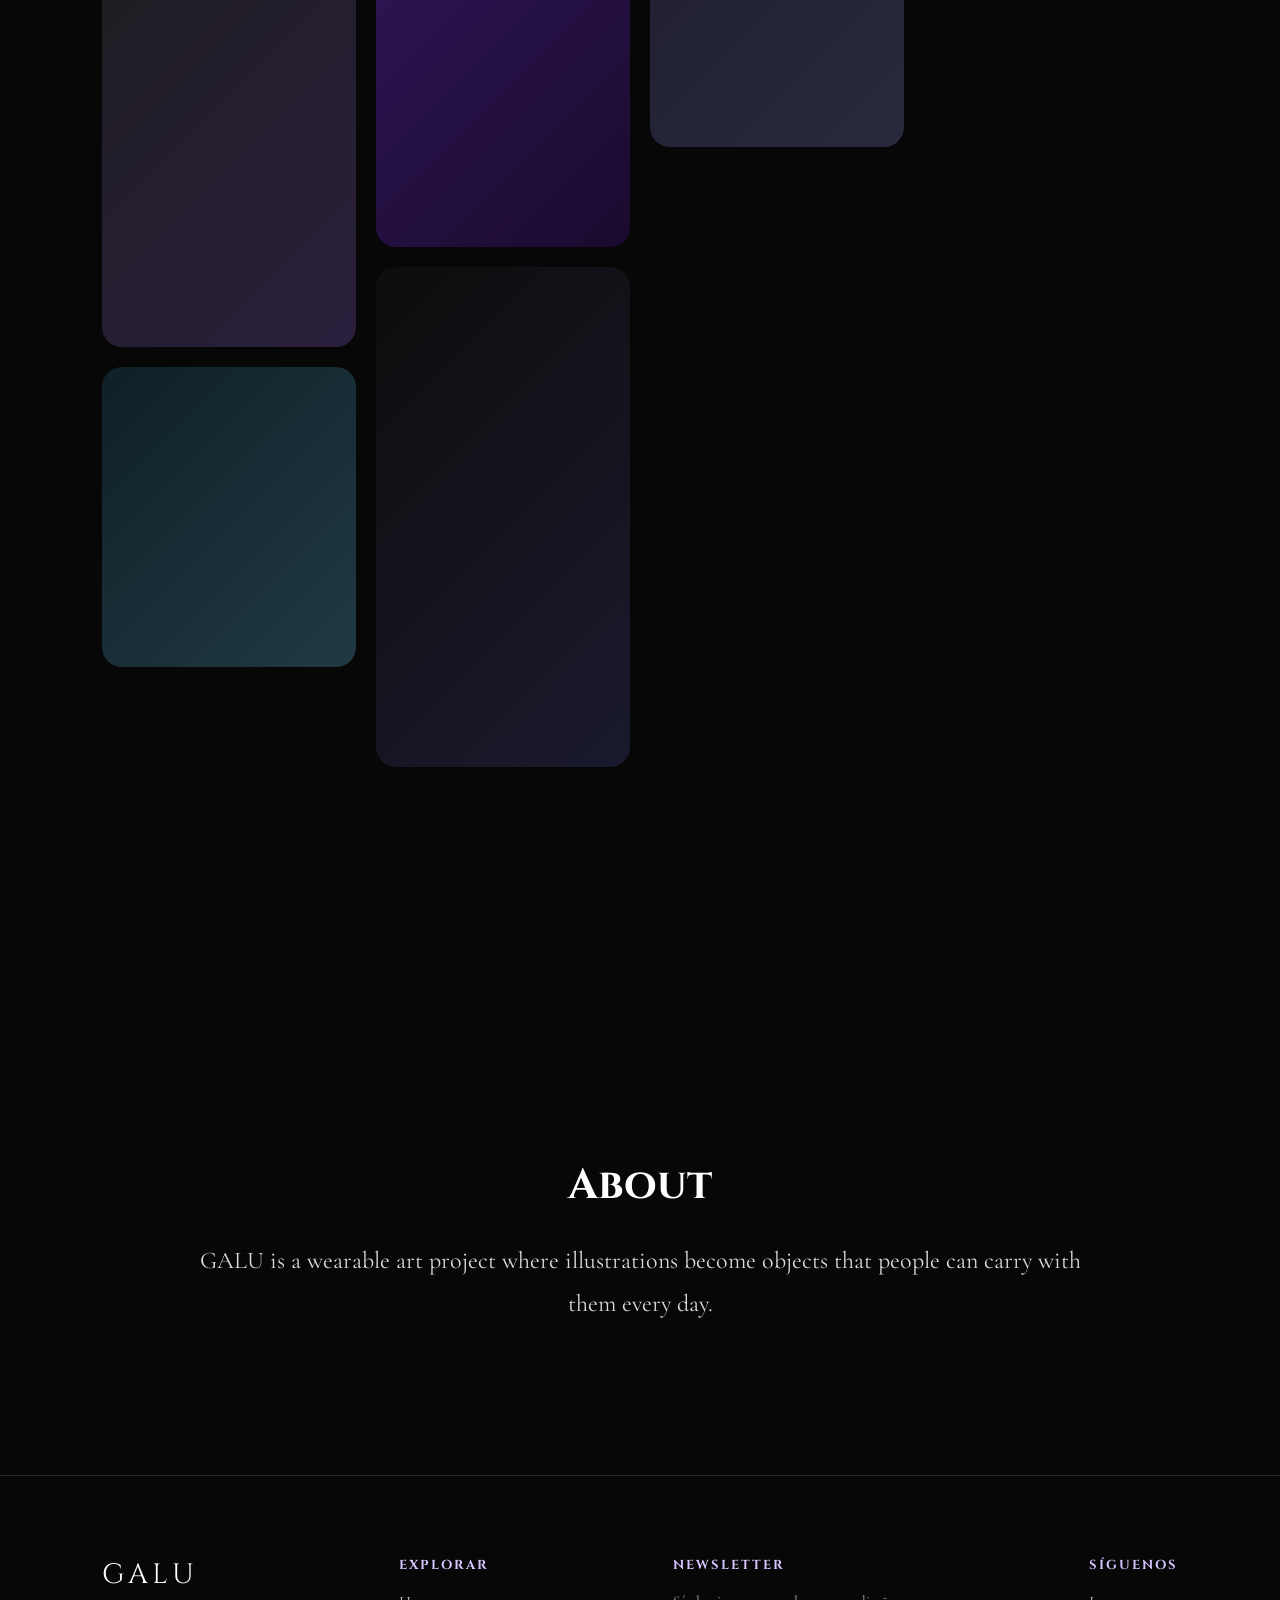
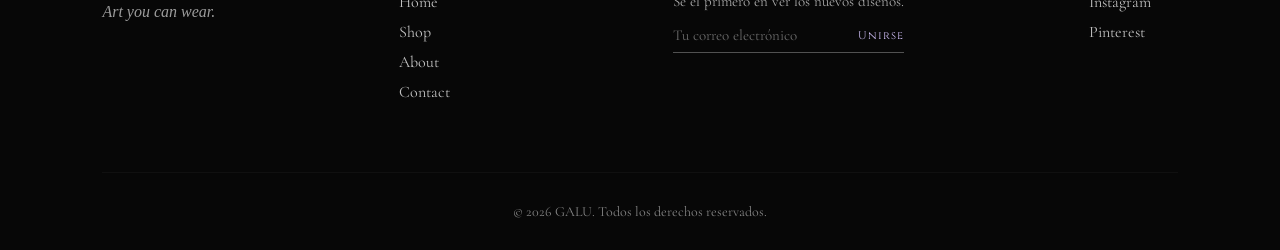
==== commit 7d0f0c39: "feat: pagina de producto" ====
--- a/index.html
+++ b/index.html
@@ -28,19 +28,44 @@
     <h2>Gallery</h2>
     <div class="grid">
 
-      <div class="card" data-product="https://galu-shop.fourthwall.com/products/astronaut-cat-space-hoodie" data-name="Astronaut Cat Space Hoodie">
+      <div class="card">
         <span class="card-label">No. 01</span>
-        <button class="card-buy-btn">Ver diseño</button>
+        <a class="card-buy-btn" href="/pages/product.html?id=01">Ver diseño</a>
       </div>
 
-      <div class="card tall" data-product="https://galu-shop.fourthwall.com/products/mechanical-butterfly-zip-hoodie" data-name="Mechanical Butterfly Zip Hoodie">
+      <div class="card tall">
         <span class="card-label">No. 02</span>
-        <button class="card-buy-btn">Ver diseño</button>
+        <a class="card-buy-btn" href="/pages/product.html?id=02">Ver diseño</a>
       </div>
 
-      <div class="card" data-product="https://galu-shop.fourthwall.com/products/galu-hoodie" data-name="Galu Hoodie">
+      <div class="card">
         <span class="card-label">No. 03</span>
-        <button class="card-buy-btn">Ver diseño</button>
+        <a class="card-buy-btn" href="/pages/product.html?id=03">Ver diseño</a>
+      </div>
+
+      <div class="card wide">
+        <span class="card-label">No. 04</span>
+        <a class="card-buy-btn" href="/pages/product.html?id=04">Ver diseño</a>
+      </div>
+
+      <div class="card">
+        <span class="card-label">No. 05</span>
+        <a class="card-buy-btn" href="/pages/product.html?id=05">Ver diseño</a>
+      </div>
+
+      <div class="card tall">
+        <span class="card-label">No. 06</span>
+        <a class="card-buy-btn" href="/pages/product.html?id=06">Ver diseño</a>
+      </div>
+
+      <div class="card">
+        <span class="card-label">No. 07</span>
+        <a class="card-buy-btn" href="/pages/product.html?id=07">Ver diseño</a>
+      </div>
+
+      <div class="card">
+        <span class="card-label">No. 08</span>
+        <a class="card-buy-btn" href="/pages/product.html?id=08">Ver diseño</a>
       </div>
 
       <div class="card wide">
--- a/css/style.css
+++ b/css/style.css
@@ -528,6 +528,194 @@
   color: #d7c5ff;
 }
 
+/* CONTACT PAGE */
+.contact-page {
+  max-width: 600px;
+  margin: 0 auto;
+  padding: 220px 20px 150px;
+  text-align: center;
+  position: relative;
+  z-index: 1;
+}
+
+.contact-page h2 {
+  font-family: "Cinzel", serif;
+  font-size: 42px;
+  margin-bottom: 20px;
+}
+
+.contact-intro {
+  font-size: 20px;
+  opacity: 0.75;
+  margin-bottom: 50px;
+}
+
+.contact-form {
+  text-align: left;
+  display: flex;
+  flex-direction: column;
+  gap: 28px;
+}
+
+.form-group {
+  display: flex;
+  flex-direction: column;
+  gap: 8px;
+}
+
+.form-group label {
+  font-family: "Cinzel", serif;
+  font-size: 12px;
+  letter-spacing: 2px;
+  color: #d7c5ff;
+  text-transform: uppercase;
+}
+
+.form-group input,
+.form-group textarea {
+  background: rgba(255, 255, 255, 0.04);
+  border: 1px solid rgba(215, 197, 255, 0.25);
+  border-radius: 6px;
+  padding: 12px 14px;
+  color: white;
+  font-family: "Cormorant Garamond", serif;
+  font-size: 17px;
+  outline: none;
+  transition: 0.3s;
+}
+
+.form-group input:focus,
+.form-group textarea:focus {
+  border-color: #d7c5ff;
+  background: rgba(255, 255, 255, 0.07);
+}
+
+.contact-form .explore-btn {
+  align-self: center;
+  margin-top: 10px;
+}
+
+.contact-alt {
+  margin-top: 40px;
+  font-size: 16px;
+  opacity: 0.6;
+}
+
+.contact-alt a {
+  color: #d7c5ff;
+  text-decoration: none;
+}
+/* PRODUCT PAGE */
+.product-page {
+  display: flex;
+  flex-wrap: wrap;
+  gap: 60px;
+  max-width: 1100px;
+  margin: 0 auto;
+  padding: 180px 8% 150px;
+  position: relative;
+  z-index: 1;
+}
+
+.product-image {
+  flex: 1 1 400px;
+  height: 500px;
+  border-radius: 20px;
+}
+
+.product-info {
+  flex: 1 1 350px;
+  display: flex;
+  flex-direction: column;
+  justify-content: center;
+}
+
+.product-info h2 {
+  font-family: "Cinzel", serif;
+  font-size: 36px;
+  margin-bottom: 16px;
+}
+
+.product-price {
+  font-size: 26px;
+  color: #d7c5ff;
+  margin-bottom: 24px;
+}
+
+.product-description {
+  font-size: 18px;
+  line-height: 1.7;
+  opacity: 0.8;
+  margin-bottom: 30px;
+}
+
+.product-sizes {
+  margin-bottom: 30px;
+}
+
+.product-sizes span {
+  display: block;
+  font-family: "Cinzel", serif;
+  font-size: 12px;
+  letter-spacing: 2px;
+  color: #d7c5ff;
+  text-transform: uppercase;
+  margin-bottom: 12px;
+}
+
+.size-options {
+  display: flex;
+  gap: 12px;
+}
+
+.size-btn {
+  width: 44px;
+  height: 44px;
+  border: 1px solid rgba(215, 197, 255, 0.3);
+  background: transparent;
+  color: white;
+  font-family: "Cormorant Garamond", serif;
+  font-size: 16px;
+  cursor: none;
+  transition: 0.3s;
+  border-radius: 4px;
+}
+
+.size-btn:hover,
+.size-btn.active {
+  border-color: #d7c5ff;
+  background: rgba(215, 197, 255, 0.12);
+}
+
+.product-info .explore-btn {
+  align-self: flex-start;
+  text-decoration: none;
+  display: inline-block;
+}
+
+.product-info .explore-btn:disabled {
+  opacity: 0.4;
+  cursor: not-allowed;
+}
+
+.product-not-found {
+  text-align: center;
+  padding: 220px 20px;
+}
+
+.product-not-found a {
+  color: #d7c5ff;
+}
+
+@media (max-width: 700px) {
+  .product-page {
+    padding-top: 160px;
+  }
+  .product-image {
+    height: 350px;
+  }
+}
+
 /* RESPONSIVE */
 @media (max-width: 900px) {
   .hero h1 { font-size: 55px; }
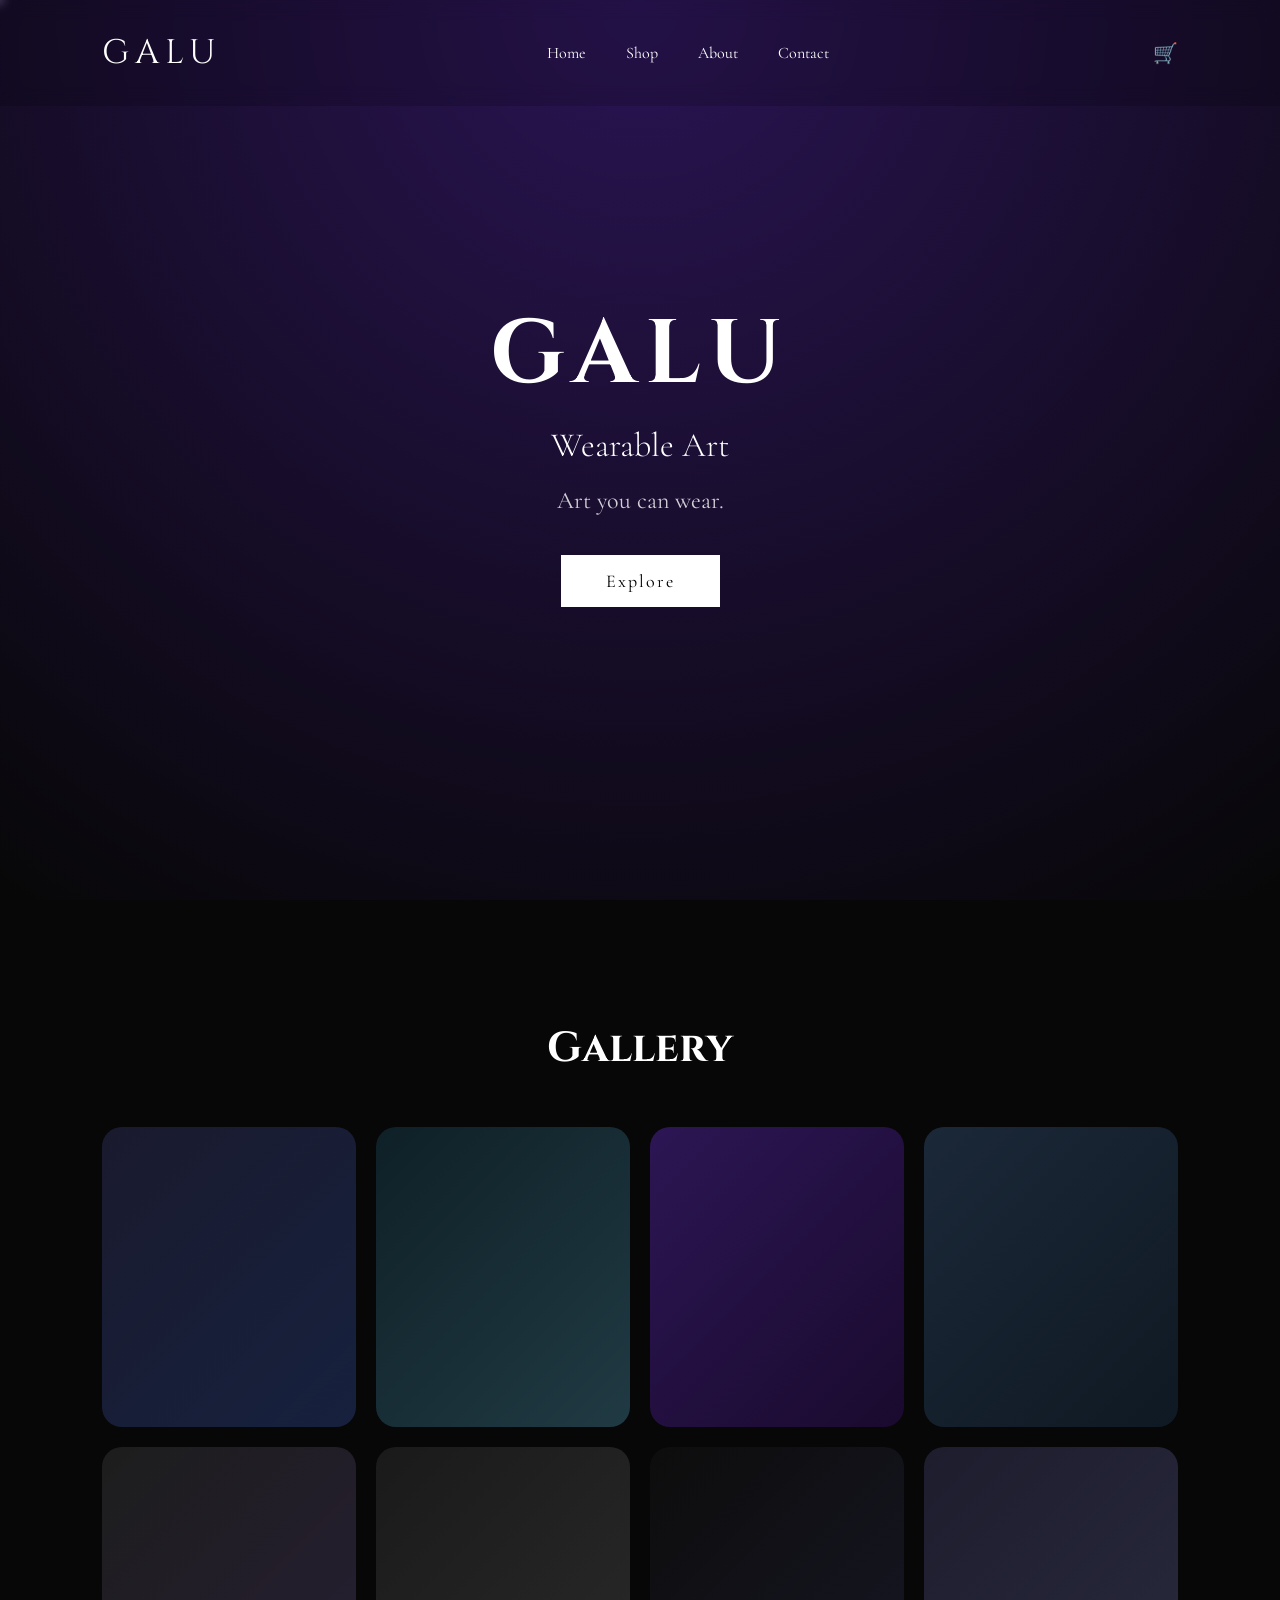
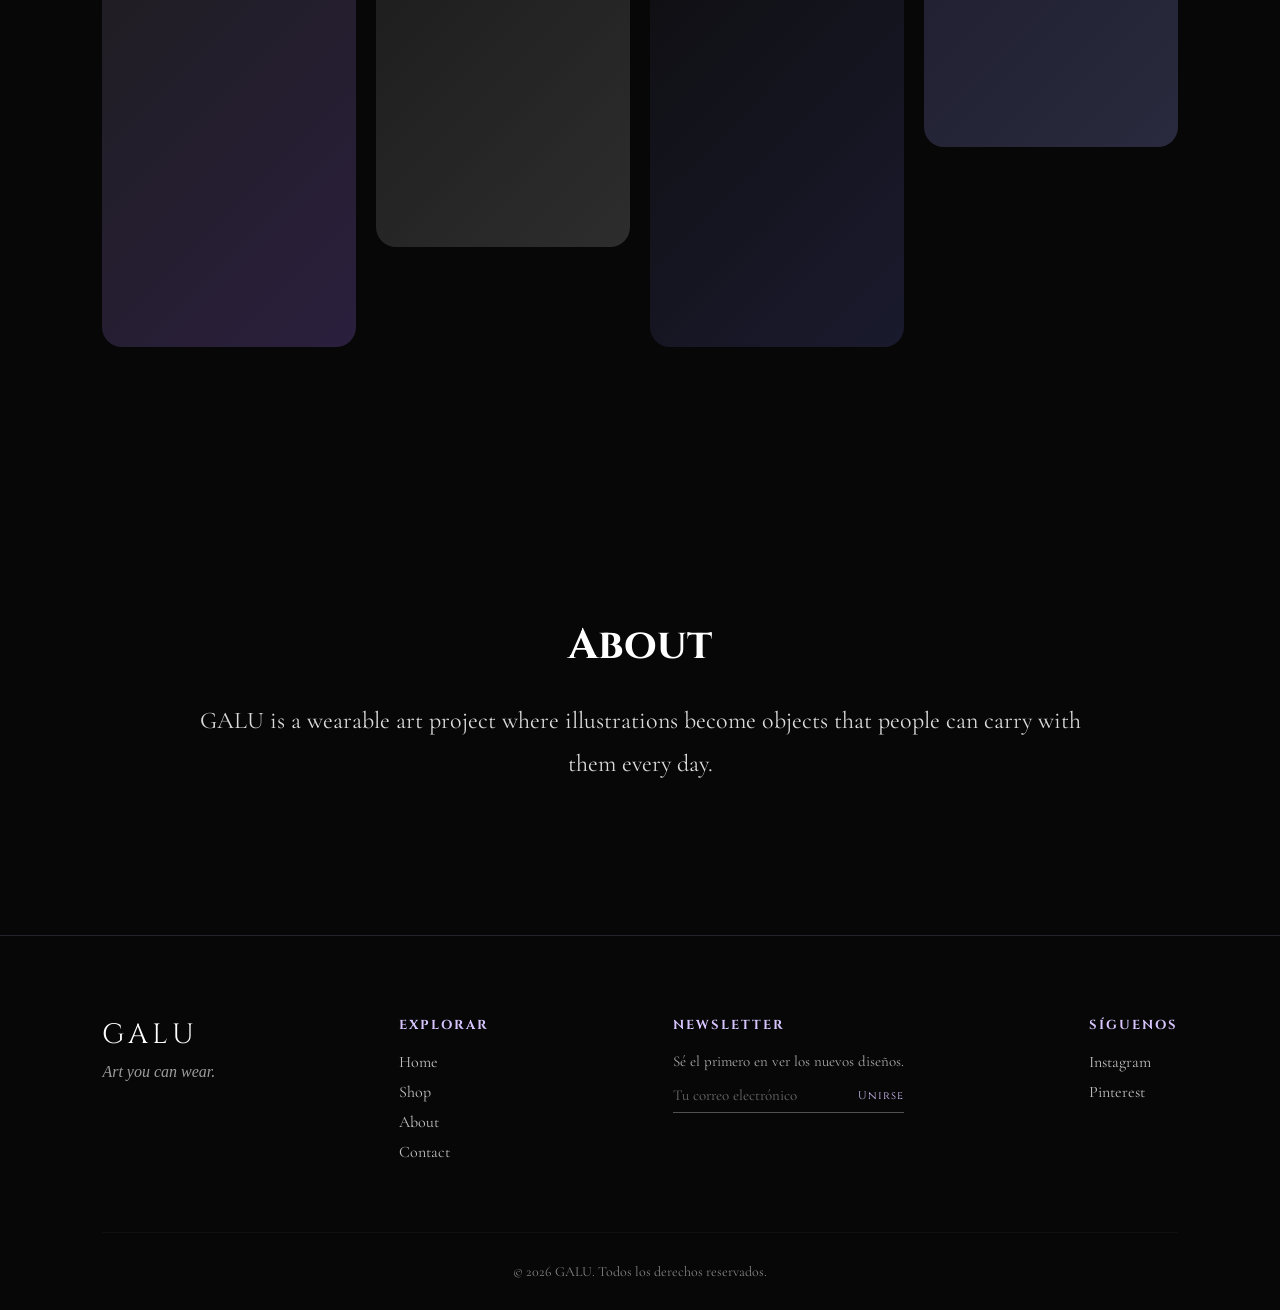
==== commit 543d8f87: "fix: cards duplicadas" ====
--- a/index.html
+++ b/index.html
@@ -68,26 +68,6 @@
         <a class="card-buy-btn" href="/pages/product.html?id=08">Ver diseño</a>
       </div>
 
-      <div class="card wide">
-        <span class="card-label">No. 04</span>
-      </div>
-
-      <div class="card">
-        <span class="card-label">No. 05</span>
-      </div>
-
-      <div class="card tall">
-        <span class="card-label">No. 06</span>
-      </div>
-
-      <div class="card">
-        <span class="card-label">No. 07</span>
-      </div>
-
-      <div class="card">
-        <span class="card-label">No. 08</span>
-      </div>
-
     </div>
   </section>
 
